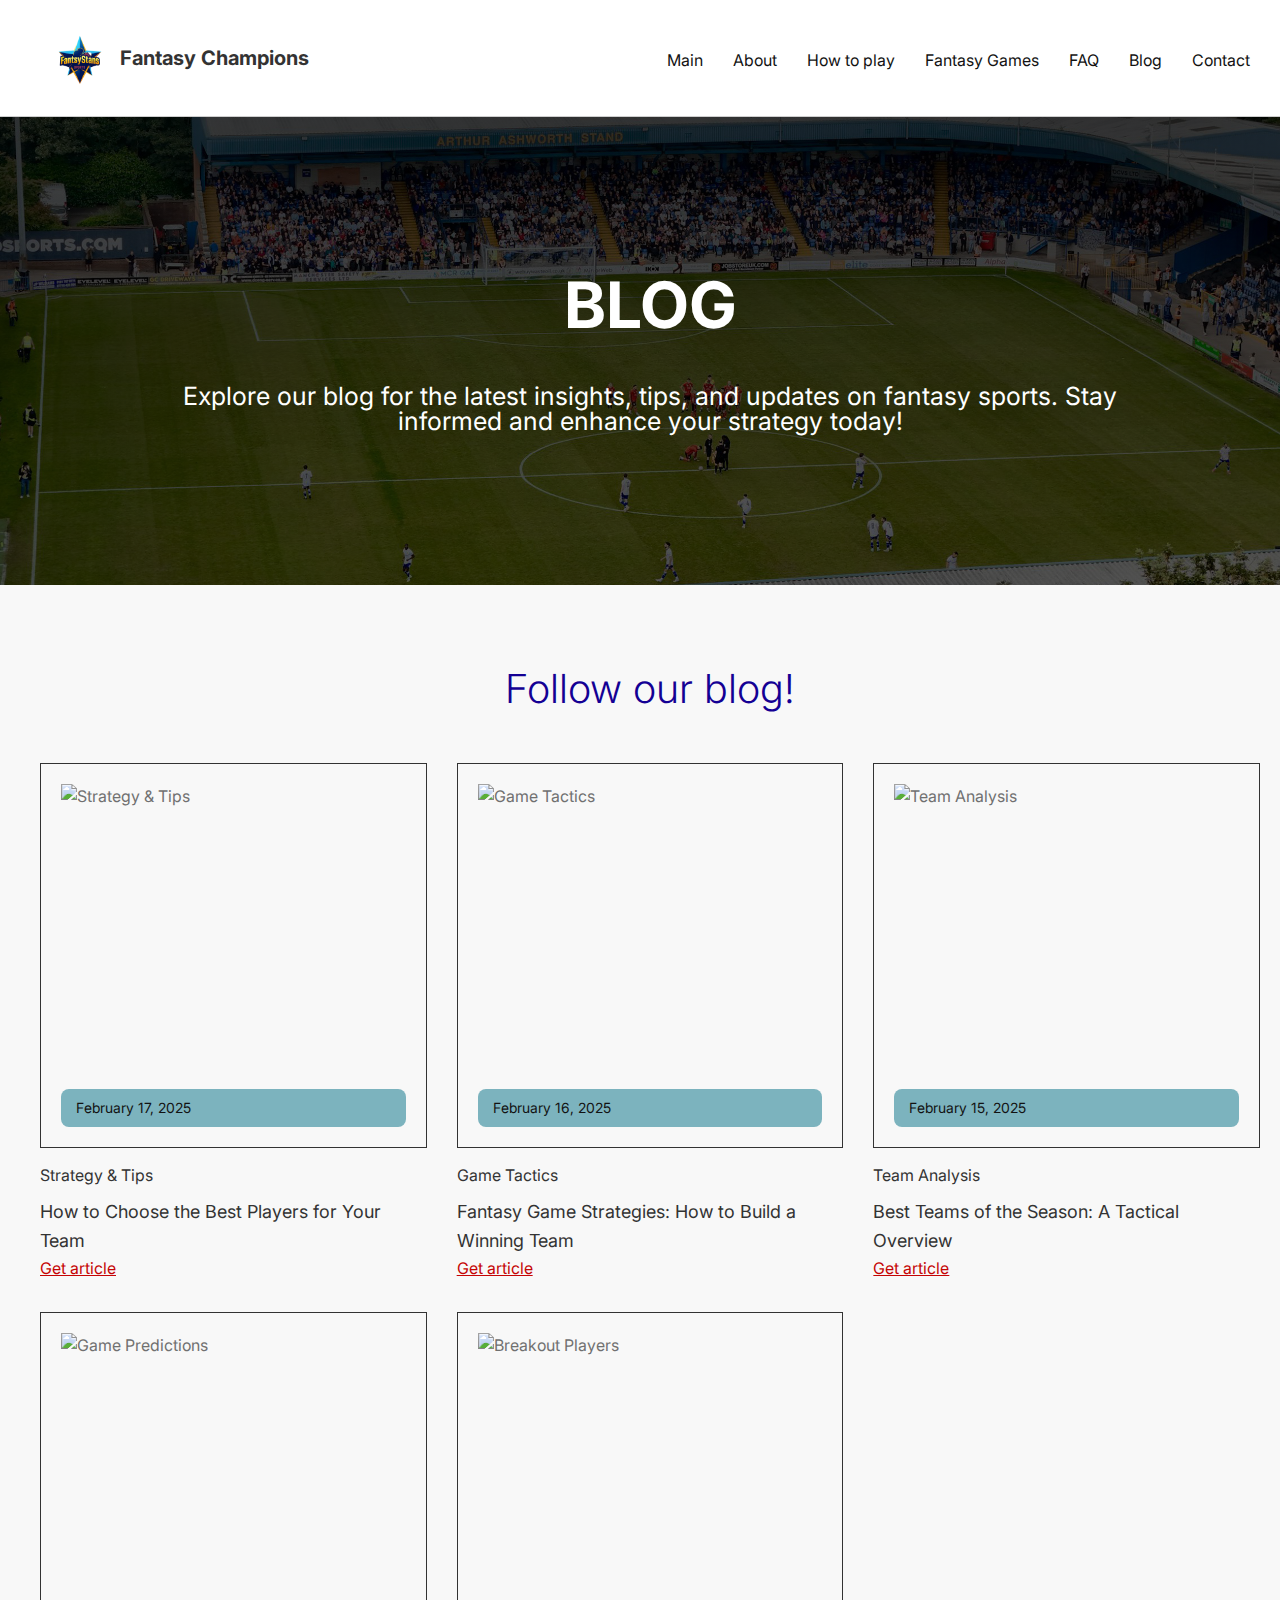
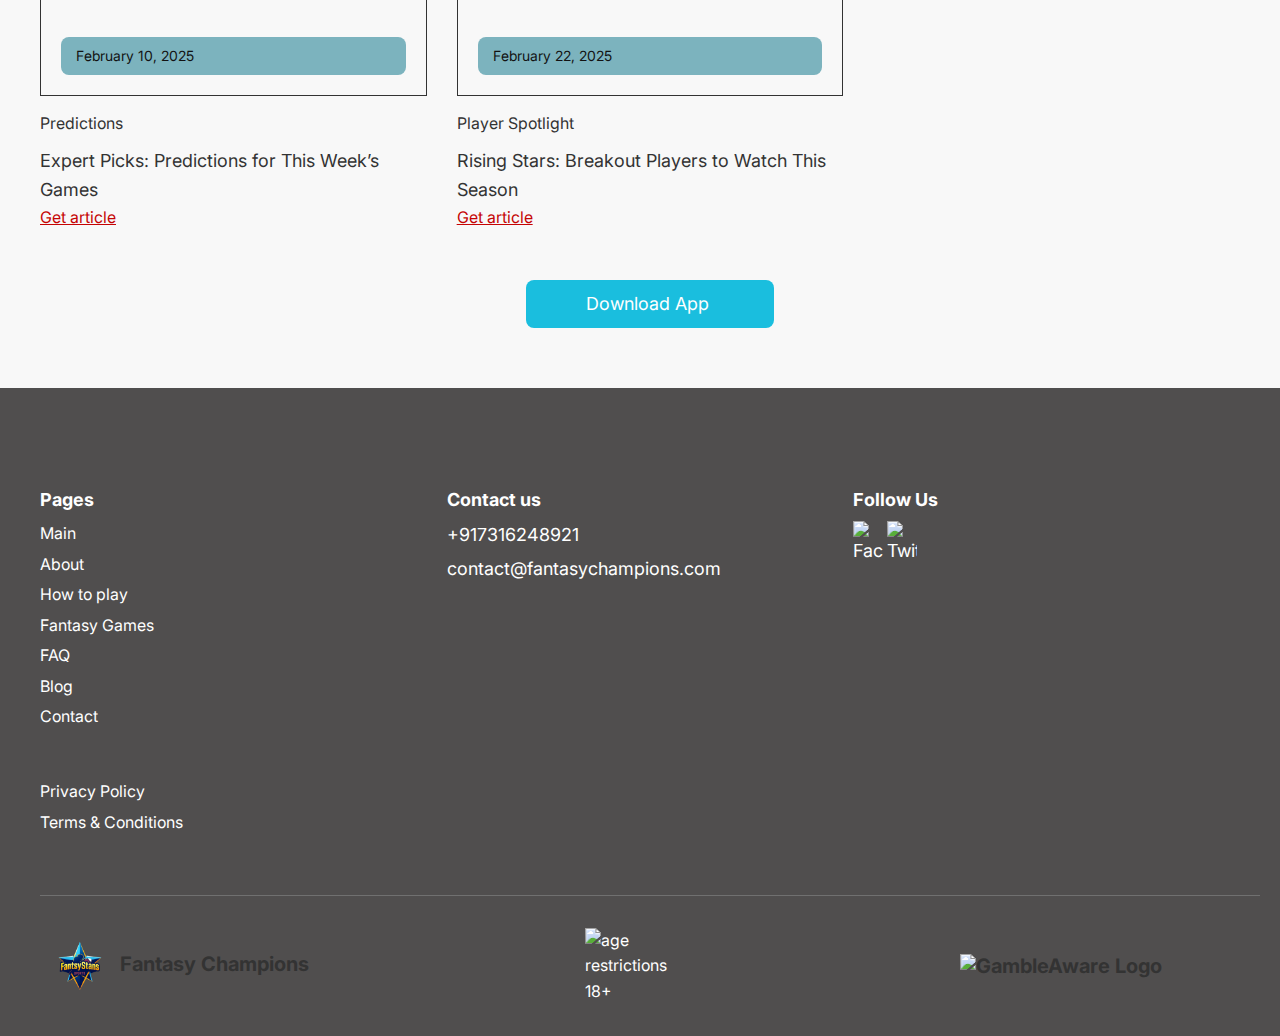
==== blog.html @ e39c53b4 "добавляет разметку" ====
<!DOCTYPE html>
<html lang="en" data-validate="html">
  <head>
    <meta charset="UTF-8" />
    <meta name="viewport" content="width=device-width, initial-scale=1.0" />
    <link rel="icon" type="image/png" href="images/favicon.png" />
    <title>Fantasy Champions Blog - News, Tips, and Updates</title>
    <meta
      name="description"
      content="Stay updated with the latest news, tips, and strategies from Fantasy Champions. Explore our blog for expert insights, game updates, and the best advice to elevate your gaming experience."
    />
    <link rel="stylesheet" href="styles/styles.css" />
  </head>

  <body>
    <div class="hero">
      <header data-wf--nav--variant="home" class="nav">
        <div
          data-animation="default"
          class="navbar w-variant-388ec9d6-4e1e-759a-c3c4-06c8935714dd w-nav"
          data-easing2="ease"
          data-easing="ease"
          data-collapse="medium"
          data-duration="400"
          data-doc-height="1"
        >
          <div class="container w-container">
            <div class="navbar-wrap">
              <a
                href="index.html"
                aria-current="page"
                class="brand w-nav-brand w--current"
                ><img
                  class="logo"
                  src="images/logo.png"
                  alt="Logotype"
                />Fantasy Champions</a
              >
              <nav
                class="nav-menu w-variant-388ec9d6-4e1e-759a-c3c4-06c8935714dd w-nav-menu"
              >
                <div class="nav-menu-inner">
                  <a
                    href="index.html"
                    class="nav-link w-variant-388ec9d6-4e1e-759a-c3c4-06c8935714dd w-nav-link"
                    >Main</a
                  ><a
                    href="about.html"
                    class="nav-link w-variant-388ec9d6-4e1e-759a-c3c4-06c8935714dd w-nav-link"
                    >About</a
                  ><a
                    href="play.html"
                    class="nav-link w-variant-388ec9d6-4e1e-759a-c3c4-06c8935714dd w-nav-link"
                    >How to play</a
                  ><a
                    href="fantasy.html"
                    class="nav-link w-variant-388ec9d6-4e1e-759a-c3c4-06c8935714dd w-nav-link"
                    >Fantasy Games</a
                  ><a
                    href="faq.html"
                    class="nav-link w-variant-388ec9d6-4e1e-759a-c3c4-06c8935714dd w-nav-link"
                    >FAQ</a
                  >
                  <a
                    href="blog.html"
                    class="nav-link w-variant-388ec9d6-4e1e-759a-c3c4-06c8935714dd w-nav-link"
                    >Blog</a
                  >
                  <a
                    href="contacts.html"
                    class="nav-link w-variant-388ec9d6-4e1e-759a-c3c4-06c8935714dd w-nav-link"
                    >Contact</a
                  >
                </div>
              </nav>
              <div class="nav-info">
                <div
                  class="menu-button w-nav-button"
                  tabindex="0"
                  aria-controls="w-nav-overlay-0"
                  aria-haspopup="menu"
                  aria-expanded="false"
                >
                  <div
                    class="nav-top-line w-variant-388ec9d6-4e1e-759a-c3c4-06c8935714dd"
                  ></div>
                  <div
                    class="nav-middle-line w-variant-388ec9d6-4e1e-759a-c3c4-06c8935714dd"
                  ></div>
                  <div
                    class="nav-bottom-line w-variant-388ec9d6-4e1e-759a-c3c4-06c8935714dd"
                  ></div>
                </div>
              </div>
            </div>
          </div>
          <div
            class="w-nav-overlay"
            data-wf-ignore=""
            id="w-nav-overlay-0"
          ></div>
        </div>
        <div class="open-menu">
          <div class="menu-left"></div>
        </div>
      </header>
      <section class="hero-section blog-section">
        <div class="w-layout-blockcontainer container w-container">
          <div class="hero-wrap">
            <div class="hero-content">
              <h1 class="hero-heading animation">Blog</h1>
              <p
                class="animation"
                id="w-node-_25d306bc-a795-6c64-8971-5ba4c5dc8071-80237f14 hero-text"
              >
                Explore our blog for the latest insights, tips, and updates on
                fantasy sports. Stay informed and enhance your strategy today!
              </p>
            </div>
          </div>
        </div>
      </section>
    </div>
    <main class="page-wrap">
      <section class="section top blog">
        <div class="w-layout-blockcontainer container w-container">
          <div class="section-wrap">
            <div class="section-title animation">
              <h2>Follow our blog!</h2>
            </div>

            <div class="w-dyn-list animation">
              <div class="blog-list w-dyn-items">
                <div class="w-dyn-item">
                  <a href="contacts.html" class="blog-card w-inline-block">
                    <div class="blog-thumb">
                      <img
                        src="images/blog-1.jpg"
                        alt="Strategy & Tips"
                        class="cover-image"
                      />
                      <div class="date-text">February 17, 2025</div>
                    </div>
                    <div class="blog-content">
                      <div>Strategy & Tips</div>
                      <div class="body-large color-primary">
                        How to Choose the Best Players for Your Team
                      </div>
                      <div class="d-none">Review</div>
                    </div>
                  </a>
                  <a href="contacts.html" class="read-article-link"
                    >Get article</a
                  >
                </div>
                <div class="w-dyn-item">
                  <a href="contacts.html" class="blog-card w-inline-block">
                    <div class="blog-thumb">
                      <img
                        src="images/blog-2.jpg"
                        alt="Game Tactics"
                        class="cover-image"
                      />
                      <div class="date-text">February 16, 2025</div>
                    </div>
                    <div class="blog-content">
                      <div>Game Tactics</div>
                      <div class="body-large color-primary">
                        Fantasy Game Strategies: How to Build a Winning Team
                      </div>
                      <div class="d-none">Review</div>
                    </div>
                  </a>
                  <a href="contacts.html" class="read-article-link"
                    >Get article</a
                  >
                </div>
                <div class="w-dyn-item">
                  <a href="contacts.html" class="blog-card w-inline-block">
                    <div class="blog-thumb">
                      <img
                        src="images/blog-3.jpg"
                        alt="Team Analysis"
                        class="cover-image"
                      />
                      <div class="date-text">February 15, 2025</div>
                    </div>
                    <div class="blog-content">
                      <div>Team Analysis</div>
                      <div class="body-large color-primary">
                        Best Teams of the Season: A Tactical Overview
                      </div>
                      <div class="d-none">Review</div>
                    </div>
                  </a>
                  <a href="contacts.html" class="read-article-link"
                    >Get article</a
                  >
                </div>

                <div class="w-dyn-item">
                  <a href="contacts.html" class="blog-card w-inline-block">
                    <div class="blog-thumb">
                      <img
                        src="images/blog-4.jpg"
                        alt="Game Predictions"
                        class="cover-image"
                      />
                      <div class="date-text">February 10, 2025</div>
                    </div>
                    <div class="blog-content">
                      <div>Predictions</div>
                      <div class="body-large color-primary">
                        Expert Picks: Predictions for This Week’s Games
                      </div>
                      <div class="d-none">Preview</div>
                    </div>
                  </a>
                  <a href="contacts.html" class="read-article-link"
                    >Get article</a
                  >
                </div>
                <div class="w-dyn-item">
                  <a href="contacts.html" class="blog-card w-inline-block">
                    <div class="blog-thumb">
                      <img
                        src="images/blog-5.jpg"
                        alt="Breakout Players"
                        class="cover-image"
                      />
                      <div class="date-text">February 22, 2025</div>
                    </div>
                    <div class="blog-content">
                      <div>Player Spotlight</div>
                      <div class="body-large color-primary">
                        Rising Stars: Breakout Players to Watch This Season
                      </div>
                      <div class="d-none">Analysis</div>
                    </div>
                  </a>
                  <a href="contacts.html" class="read-article-link"
                    >Get article</a
                  >
                </div>
              </div>

              <div class="w-pagination-wrapper pagination">
                <a
                  data-wf--primary-button--variant="no-border"
                  href="contacts.html"
                  class="primary-button bubbly-button w-variant-92c17b19-ee94-0c42-94f4-ca9187bd3540 w-inline-block"
                  ><div>Download app</div>
                </a>
              </div>
            </div>
          </div>
        </div>
      </section>
    </main>
    <footer class="footer">
      <div class="w-layout-blockcontainer container w-container">
        <div class="footer-outer">
          <div class="footer-top">
            <div class="fill-block">
              <div class="footer-right">
                <div
                  id="w-node-a7f03562-a269-f165-d56e-541f0b1f37c5-0b1f37a4"
                  class="footer-inner"
                >
                  <div class="footer-head">Pages</div>
                  <a href="index.html" class="footer-link">Main</a
                  ><a href="about.html" class="footer-link">About</a
                  ><a href="play.html" class="footer-link">How to play</a
                  ><a href="fantasy.html" class="footer-link">Fantasy Games</a>
                  <a href="faq.html" class="footer-link">FAQ</a>
                  <a href="blog.html" class="footer-link"> Blog</a>
                  <a href="contacts.html" class="footer-link">Contact</a>
                </div>

                <div
                  id="w-node-a7f03562-a269-f165-d56e-541f0b1f37db-0b1f37a4"
                  class="footer-inner"
                >
                  <div class="footer-head">Contact us</div>
                  <a href="tel:+917316248921" class="bottom-link"
                    >+917316248921</a
                  >
                  <a
                    href="mailto:contact@fantasychampions.com"
                    class="bottom-link"
                    >contact@fantasychampions.com</a
                  >
                </div>
                <div
                  id="w-node-a7f03562-a269-f165-d56e-541f0b1f37db-0b1f37a4"
                  class="footer-inner"
                >
                  <div class="footer-head">Follow Us</div>
                  <div class="">
                    <a href="contacts.html" class="bottom-link"
                      ><img
                        src="images/fb.png"
                        class="follow-link"
                        alt="Facebook"
                    /></a>
                    <a href="contacts.html" class="bottom-link"
                      ><img
                        src="images/tw.png"
                        class="follow-link"
                        alt="Twitter"
                    /></a>
                  </div>
                </div>
                <div
                  id="w-node-a7f03562-a269-f165-d56e-541f0b1f37db-0b1f37a4"
                  class="footer-inner"
                >
                  <a href="privacy-policy.html" class="footer-link"
                    >Privacy Policy</a
                  ><a href="terms-conditions.html" class="footer-link"
                    >Terms & Conditions
                  </a>
                </div>
              </div>
            </div>
          </div>
          <div class="footer-bottom">
            <a
              href="index.html"
              aria-current="page"
              class="brand w-nav-brand w--current"
              ><img class="logo" src="images/logo.png" alt="Logotype" />Fantasy
              Champions</a
            >
            <img
              class="age-icon"
              src="images/18+.png"
              alt="age restrictions 18+"
            />
            <a
              href="https://www.gambleaware.org/"
              aria-current="page"
              class="brand w-nav-brand w--current"
              ><img
                class="logo-footer"
                src="images/gameble.png"
                alt="GambleAware Logo"
            /></a>
          </div>
        </div>
      </div>
    </footer>
    <script type="module" src="js/main.js"></script>
  </body>
</html>
---- styles/styles.css ----
html {
    -webkit-text-size-adjust: 100%;
    -ms-text-size-adjust: 100%;
    font-family: sans-serif;
}

@font-face {
    font-family: 'Inter';
    font-style: normal;
    font-weight: 300;
    font-display: swap;
    src: url('../fonts/Inter_Light.woff') format('woff');
}

@font-face {
    font-family: 'Inter';
    font-style: normal;
    font-weight: 400;
    font-display: swap;
    src: url('../fonts/Inter_Regular.woff') format('woff');
}

@font-face {
    font-family: 'Inter';
    font-style: normal;
    font-weight: 500;
    font-display: swap;
    src: url('../fonts/Inter_Medium.woff') format('woff');
}

@font-face {
    font-family: 'Inter';
    font-style: normal;
    font-weight: 500;
    font-display: swap;
    src: url('../fonts/Inter_Bold.woff') format('woff');
}

body {
    margin: 0;
}

footer,
header,
main,
nav,
section {
    display: block;
}

a {
    background-color: #0000;

    &:hover {
        opacity: 0.8;
    }

    &:active {
        opacity: 0.6;
    }
}

a:active,
a:hover {
    outline: 0;
}

h1 {
    margin: .67em 0;
    font-size: 2em;
}

img {
    border: 0;
}

button,
input {
    color: inherit;
    font: inherit;
    margin: 0;
}

button {
    overflow: visible;
}

button {
    text-transform: none;
}

button {
    -webkit-appearance: button;
    cursor: pointer;
}

button::-moz-focus-inner,
input::-moz-focus-inner {
    border: 0;
    padding: 0;
}

input {
    line-height: normal;
}

input[type="checkbox"] {
    box-sizing: border-box;
    padding: 0;
}

* {
    box-sizing: border-box;
}

html {
    height: 100%;
}

body {
    color: #333;
    background-color: #f8f8f8;
    min-height: 100%;
    margin: 0;
    font-family: 'Inter', Arial, sans-serif;
    font-size: 14px;
    line-height: 20px;
}

img {
    vertical-align: middle;
    max-width: 100%;
    display: inline-block;
}

.w-inline-block {
    max-width: 100%;
    display: inline-block;
}

h1,
h2,
h3,
h5 {
    margin-bottom: 10px;
    font-weight: bold;
}

h1 {
    margin-top: 20px;
    font-size: 38px;
    line-height: 44px;
}

h2 {
    margin-top: 20px;
    font-size: 32px;
    line-height: 36px;
}

h3 {
    margin-top: 20px;
    font-size: 24px;
    line-height: 30px;
}

h5 {
    margin-top: 10px;
    font-size: 14px;
    line-height: 20px;
}

p {
    margin-top: 0;
    margin-bottom: 10px;
}

ul {
    margin-top: 0;
    margin-bottom: 10px;
    padding-left: 40px;
}

button {
    cursor: pointer;
    -webkit-appearance: button;
    border: 0;
}

label {
    margin-bottom: 5px;
    font-weight: bold;
    display: block;
}

.w-container {
    max-width: 940px;
    margin-left: auto;
    margin-right: auto;
}

.w-container:before,
.w-container:after {
    content: " ";
    grid-area: 1 / 1 / 2 / 2;
    display: table;
}

.w-container:after {
    clear: both;
}

@media screen and (max-width: 991px) {
    .w-container {
        max-width: 728px;
    }
}

@media screen and (max-width: 479px) {
    .w-container {
        max-width: none;
    }
}

.section.faq-section {
    padding: 0;
}

.w-slider {
    text-align: center;
    clear: both;
    -webkit-tap-highlight-color: #0000;
    tap-highlight-color: #0000;
    background: #ddd;
    height: 300px;
    position: relative;
}

.w-slider-mask {
    z-index: 1;
    white-space: nowrap;
    height: 100%;
    display: block;
    position: relative;
    left: 0;
    right: 0;
}

.w-slide {
    vertical-align: top;
    white-space: normal;
    text-align: center;
    width: 100%;
    height: 100%;
    display: inline-block;
    position: relative;
}

.w-slider-arrow-left,
.w-slider-arrow-right {
    cursor: pointer;
    color: #333;
    -webkit-tap-highlight-color: #0000;
    tap-highlight-color: #0000;
    -webkit-user-select: none;
    user-select: none;
    width: 80px;
    margin: auto;
    font-size: 40px;
    position: absolute;
    inset: 0;
    overflow: hidden;
}

.w-slider-arrow-left:focus,
.w-slider-arrow-right:focus {
    outline: 0;
}

.w-slider-arrow-left {
    z-index: 3;
    right: auto;
}

.w-slider-arrow-right {
    z-index: 4;
    left: auto;
}

.w-dropdown {
    text-align: left;
    z-index: 900;
    margin-left: auto;
    margin-right: auto;
    display: inline-block;
    position: relative;
}

.w-dropdown-toggle {
    vertical-align: top;
    color: #222;
    text-align: left;
    white-space: nowrap;
    margin-left: auto;
    margin-right: auto;
    padding: 20px;
    text-decoration: none;
    position: relative;
}

.w-dropdown-toggle {
    -webkit-user-select: none;
    user-select: none;
    cursor: pointer;
    padding-right: 40px;
    display: inline-block;
}

.w-dropdown-toggle:focus {
    outline: 0;
}

.w-dropdown-list {
    background: #ddd;
    min-width: 100%;
    display: none;
    position: absolute;
}

.brand {
    font-size: 20px;
    font-weight: 600;
}

.adv-text {
    text-align: center;
}

@media screen and (max-width: 767px) {
    .w-nav-brand {
        padding-left: 10px;
    }
}

.index-advantages {
    background-color: #f7f7f7;

    & .section-title {
        animation: left 0.3s;
        transition: 0.3s;

    }

    & .adv-text {
        animation: left 0.5s;
        transition: 0.5s;
    }
}

.dop-style {
    padding: 150px 80px;
    padding-bottom: 50px;
    text-align: center;
    font-family: 'Inter';
    margin: 0 auto;
    max-width: 1200px;

    h1 {
        margin-bottom: 80px;
        line-height: 150%;
        font-size: 30px;
        color: #333;
    }

    h2 {
        margin-bottom: 40px;
        line-height: 150%;
        font-size: 25px;
        color: #333;
    }

    p {
        max-width: 1000px;
        line-height: 150%;
        color: #333;
    }

    div {
        margin-bottom: 50px;
    }

    a {
        color: #333;
    }

    & .button {
        margin-top: 40px;
        animation: none;
        display: block;
        width: 300px;
        padding: 10px;
        border: 1px solid #fff;
    }

    @media screen and (max-width: 479px) {
        padding: 150px 30px;

        h1 {
            font-size: 25px;
            margin-bottom: 30px;
        }

        h2 {
            font-size: 20px;
        }
    }
}

.thanks {
    display: flex;
    flex-direction: column;
    align-items: center;
}

.w-nav {
    z-index: 1000;
    background: #ddd;
    position: relative;
}

.w-nav:before,
.w-nav:after {
    content: " ";
    grid-area: 1 / 1 / 2 / 2;
    display: table;
}

.w-nav:after {
    clear: both;
}

.w-nav-brand {
    float: left;
    color: #333;
    text-decoration: none;
    position: relative;
}

.w-nav-link {
    vertical-align: top;
    color: #222;
    text-align: left;
    margin-left: auto;
    margin-right: auto;
    padding: 20px;
    text-decoration: none;
    display: inline-block;
    position: relative;
}

.w-nav-menu {
    float: right;
    position: relative;
}

.w-nav-overlay {
    width: 100%;
    display: none;
    position: absolute;
    top: 100%;
    left: 0;
    right: 0;
    overflow: hidden;
}


@keyframes left {
    0% {
        transform: translateX(-100%);
    }

    100% {
        transform: translateX(0);
    }
}

@keyframes right {
    0% {
        transform: translateX(100%);
    }

    100% {
        transform: translateX(0);
    }
}

@keyframes top {
    0% {
        transform: translateY(-100%);
    }

    100% {
        transform: translateY(0);
    }
}

.w-nav-button {
    float: right;
    cursor: pointer;
    -webkit-tap-highlight-color: #0000;
    tap-highlight-color: #0000;
    -webkit-user-select: none;
    user-select: none;
    padding: 18px;
    font-size: 24px;
    display: none;
    position: relative;
}

.w-nav-button:focus {
    outline: 0;
}

@media screen and (max-width: 991px) {


    .w-nav[data-collapse="medium"] .w-nav-button {
        display: block;
    }

    .nav-menu-inner {
        max-width: 100%;
    }
}

@media screen and (max-width: 767px) {

    .w-nav-brand {
        padding-left: 10px;
    }
}

:root {
    --body-font: "DM Sans", sans-serif;
    --grey: #707070;
    --primary: #121212;
    --black: black;
    --border: #cecece;
    --transapent: transparent;
    --white-15: #ffffff26;
    --white: white;
    --light-green: #d7ddcb;
    --light-blue: #f1f6f6;
    --tablet-spacing: 100px;
    --landscape-spacing: 80px;
    --mobile-spacing: 60px;
    --small-spacing: 40px;
    --desktop-spacing: 150px;
    --border-dark: #c1c1c1;
    --img-background: #d9d9d9;
    --black-20: #0003;
    --review-icon: #ebebeb;
    --review-hover: #1c1d20;
    --white-60: #fff9;
}

.w-layout-blockcontainer {
    max-width: 940px;
    margin-left: auto;
    margin-right: auto;
    display: block;
}

.w-pagination-wrapper {
    flex-wrap: wrap;
    justify-content: center;
    display: flex;
}

@media screen and (max-width: 991px) {
    .w-layout-blockcontainer {
        max-width: 728px;
    }
}

@media screen and (max-width: 767px) {
    .w-layout-blockcontainer {
        max-width: none;
    }
}

body {
    font-family: 'Inter';
    color: var(--grey);
    font-size: 16px;
    font-weight: 400;
    line-height: 160%;
}

h1 {
    color: var(--primary);
    margin-top: 0;
    margin-bottom: 0;
    font-size: 50px;
    font-weight: 500;
    line-height: 120%;
}

h2 {
    color: var(--primary);
    margin-top: 0;
    margin-bottom: 0;
    font-size: 40px;
    font-weight: 500;
    line-height: 120%;
}

h3 {
    color: var(--primary);
    margin-top: 0;
    margin-bottom: 0;
    font-size: 32px;
    font-weight: 400;
    line-height: 120%;
}

h5 {
    color: var(--primary);
    margin-top: 0;
    margin-bottom: 0;
    font-size: 20px;
    font-weight: 400;
    line-height: 140%;
}

p {
    margin-bottom: 0;
}

ul {
    margin-top: 0;
    margin-bottom: 10px;
    padding-left: 40px;
}

.container {
    width: 100%;
    max-width: 1500px;
    padding-left: 40px;
    padding-right: 20px;
}

.navbar {
    border-bottom: 1px solid var(--border);
    background: #fff;
    padding-top: 20px;
    padding-bottom: 16px;
}


.navbar-wrap {
    justify-content: space-between;
    align-items: center;
    display: flex;
}

.brand-logo-white:where(.w-variant-81c30c15-970a-d0ef-5d9c-07372335add7),
.brand-logo-white:where(.w-variant-388ec9d6-4e1e-759a-c3c4-06c8935714dd) {
    display: block;
}

.brand-logo-black:where(.w-variant-81c30c15-970a-d0ef-5d9c-07372335add7),
.brand-logo-black:where(.w-variant-388ec9d6-4e1e-759a-c3c4-06c8935714dd) {
    display: none;
}

.logo {
    max-width: 80px;
}

.logo-footer.w-nav-brand {
    color: #fff;
}

.nav-menu {
    flex: 1;
    justify-content: space-between;
    align-items: center;
    display: flex;
}

.nav-menu-inner {
    grid-column-gap: 10px;
    justify-content: center;
    align-items: center;
    margin-left: auto;
    font-size: 16px;
    font-weight: 400;
    line-height: 130%;
    display: flex;
}

.nav-link {
    color: var(--primary);
    border-radius: 8px;
    padding: 5px 10px;
    transition: background-color .3s;
}


.nav-link:hover {
    background-color: var(--light-green);
}

.nav-link:hover:where(.w-variant-81c30c15-970a-d0ef-5d9c-07372335add7),
.nav-link:hover:where(.w-variant-388ec9d6-4e1e-759a-c3c4-06c8935714dd) {
    background-color: var(--white);
    color: var(--primary);
}

.bubbly-button {
    font-family: 'Inter', 'Arial', sans-serif;
    display: inline-block;
    padding: 1em 3em;
    appearance: none;
    background-color: #1abede;
    color: #333;
    border-radius: 4px;
    border: none;
    cursor: pointer;
    position: relative;
    transition: transform ease-in 0.1s, box-shadow ease-in 0.25s;
    text-decoration: none;

    &:focus {
        outline: 0;
    }

    &:before,
    &:after {
        position: absolute;
        content: '';
        display: block;
        width: 140%;
        height: 100%;
        left: -20%;
        z-index: -1000;
        transition: all ease-in-out 0.5s;
        background-repeat: no-repeat;
    }

    &:before {
        display: none;
        top: -75%;
        background-image:
            radial-gradient(circle, #00d5ff 20%, transparent 20%),
            radial-gradient(circle, transparent 20%, #00d5ff 20%, transparent 30%),
            radial-gradient(circle, #00d5ff 20%, transparent 20%),
            radial-gradient(circle, #00d5ff 20%, transparent 20%),
            radial-gradient(circle, transparent 10%, #00d5ff 15%, transparent 20%),
            radial-gradient(circle, #00d5ff 20%, transparent 20%),
            radial-gradient(circle, #00d5ff 20%, transparent 20%),
            radial-gradient(circle, #00d5ff 20%, transparent 20%),
            radial-gradient(circle, #00d5ff 20%, transparent 20%);
        background-size: 10% 10%, 20% 20%, 15% 15%, 20% 20%, 18% 18%, 10% 10%, 15% 15%, 10% 10%, 18% 18%;
        background-position: 0% 80%, -5% 20%, 10% 40%, 20% 0%, 30% 30%, 22% 50%, 50% 50%, 65% 20%, 85% 30%;
    }

    &:after {
        display: none;
        bottom: -75%;
        background-image:
            radial-gradient(circle, #00d5ff 20%, transparent 20%),
            radial-gradient(circle, #00d5ff 20%, transparent 20%),
            radial-gradient(circle, transparent 10%, #00d5ff 15%, transparent 20%),
            radial-gradient(circle, #00d5ff 20%, transparent 20%),
            radial-gradient(circle, #00d5ff 20%, transparent 20%),
            radial-gradient(circle, #00d5ff 20%, transparent 20%),
            radial-gradient(circle, #00d5ff 20%, transparent 20%);
        background-size: 15% 15%, 20% 20%, 18% 18%, 20% 20%, 15% 15%, 10% 10%, 20% 20%;
        background-position: 5% 90%, 10% 90%, 10% 90%, 15% 90%, 25% 90%, 25% 90%, 40% 90%, 55% 90%, 70% 90%;
    }

    &:active {
        transform: scale(0.9);
        background-color: darken(#00d5ff, 5%);
        box-shadow: 0 2px 25px rgba(255, 0, 130, 0.2);
    }

    &.animate {
        &:before {
            display: block;
            animation: topBubbles ease-in-out 0.75s forwards;
        }

        &:after {
            display: block;
            animation: bottomBubbles ease-in-out 0.75s forwards;
        }
    }
}


@keyframes topBubbles {
    0% {
        background-position: 5% 90%, 10% 90%, 10% 90%, 15% 90%, 25% 90%, 25% 90%, 40% 90%, 55% 90%, 70% 90%;
    }

    50% {
        background-position: 0% 80%, 0% 20%, 10% 40%, 20% 0%, 30% 30%, 22% 50%, 50% 50%, 65% 20%, 90% 30%;
    }

    100% {
        background-position: 0% 70%, 0% 10%, 10% 30%, 20% -10%, 30% 20%, 22% 40%, 50% 40%, 65% 10%, 90% 20%;
        background-size: 0% 0%, 0% 0%, 0% 0%, 0% 0%, 0% 0%, 0% 0%;
    }
}

@keyframes bottomBubbles {
    0% {
        background-position: 10% -10%, 30% 10%, 55% -10%, 70% -10%, 85% -10%, 70% -10%, 70% 0%;
    }

    50% {
        background-position: 0% 80%, 20% 80%, 45% 60%, 60% 100%, 75% 70%, 95% 60%, 105% 0%;
    }

    100% {
        background-position: 0% 90%, 20% 90%, 45% 70%, 60% 110%, 75% 80%, 95% 70%, 110% 10%;
        background-size: 0% 0%, 0% 0%, 0% 0%, 0% 0%, 0% 0%, 0% 0%;
    }
}

.primary-button {
    border: 1px solid var(--black);
    background-size: 400%;
    color: var(--white);
    text-align: center;
    border: none;
    text-transform: capitalize;
    cursor: pointer;
    border-radius: 8px;
    margin-left: 0;
    margin-right: 0;
    padding: 12px 65px 12px 60px;
    font-size: 18px;
    line-height: 130%;
    text-decoration: none;
    transition: background-color .3s;
    position: relative;
}

.primary-button:where(.w-variant-92c17b19-ee94-0c42-94f4-ca9187bd3540) {
    border-style: none;
}

.primary-button:hover {
    background-color: #1c62f8;
    color: #fff;
}

.footer {
    padding-top: var(--tablet-spacing);
    background-color: #504e4e;
    color: var(--white);
}

.hero-section {
    padding-top: 50px;
    padding-bottom: 50px;

    &.about-section {
        background-image: linear-gradient(#00000086, #00000069), url("../images/about-bg.jpg");
        background-position: 0 0, 50%;
        background-repeat: repeat, no-repeat;
        background-size: auto, cover;
    }

    &.play-section {
        background-image: linear-gradient(#00000086, #00000069), url("../images/play-bg.jpg");
        background-position: 0 0, 50%;
        background-repeat: repeat, no-repeat;
        background-size: auto, cover;
    }

    &.fantasy-section {
        background-image: linear-gradient(#00000086, #00000069), url("../images/fantasy-bg.jpg");
        background-position: 0 0, 50%;
        background-repeat: repeat, no-repeat;
        background-size: auto, cover;
    }

    &.faq-section {
        background-image: linear-gradient(#00000086, #00000069), url("../images/faq-bg.jpg");
        background-position: 0 0, 50%;
        background-repeat: repeat, no-repeat;
        background-size: auto, cover;
    }

    &.blog-section {
        background-image: linear-gradient(#00000086, #00000069), url("../images/blog-bg.jpg");
        background-position: 0 0, 50%;
        background-repeat: repeat, no-repeat;
        background-size: auto, cover;
    }

    &.contact-section {
        background-image: linear-gradient(#00000086, #00000069), url("../images/contact-bg.jpg");
        background-position: 0 0, 50%;
        background-repeat: repeat, no-repeat;
        background-size: auto, cover;
    }
}

.index-work {

    & .team-content {
        color: #333;
    }

    & .team-content {
        h5 {
            color: #333;
        }
    }
}

.about-image {
    max-width: 400px;
    object-fit: cover;
    object-position: 60% top;
}


.hero {
    background-image: linear-gradient(#00000086, #00000069), url("../images/hero-bg.jpg");
    background-position: 0 0, 50%;
    background-repeat: repeat, no-repeat;
    background-size: auto, cover;
}

.nav-button:where(.w-variant-81c30c15-970a-d0ef-5d9c-07372335add7) {
    border-color: var(--white);
    background-color: var(--white);
    color: var(--black);
    transition: color .3s, border-color .3s, background-color .3s;
}

.nav-button:where(.w-variant-388ec9d6-4e1e-759a-c3c4-06c8935714dd) {
    border-color: var(--white);
    background-color: var(--white);
}

.nav-button:hover:where(.w-variant-81c30c15-970a-d0ef-5d9c-07372335add7) {
    border-color: var(--black);
    background-color: var(--black);
    color: var(--white);
}

.nav-button:hover:where(.w-variant-388ec9d6-4e1e-759a-c3c4-06c8935714dd) {
    border-color: var(--black);
    background-color: var(--black);
}

.footer-outer {
    grid-row-gap: var(--mobile-spacing);
    flex-flow: column;
    display: flex;
}

.footer-bottom {
    border-top: 1px solid var(--grey);
    justify-content: space-between;
    align-items: center;
    padding-top: 30px;
    padding-bottom: 30px;
    display: flex;
    row-gap: 20px;
}

.footer-top {
    grid-column-gap: var(--desktop-spacing);
    justify-content: space-between;
    display: flex;
}

.fill-block {
    flex: 1;

    &.active {
        animation: right 0.3s;
        transition: 0.3s;
    }
}

.hero-wrap {
    grid-column-gap: 40px;
    justify-content: center;
    align-items: flex-end;
    padding-top: 100px;
    padding-bottom: 100px;
    display: flex;
}

.footer-link {
    color: #fff;
    text-decoration: none;
    transition: color .3s;
}

.footer-link:hover {
    color: var(--grey);
}

.footer-right {
    grid-row-gap: 49px;
    grid-template-rows: auto auto;
    grid-template-columns: 1fr 1fr 1fr;
    grid-auto-columns: 1fr;
    display: grid;
}

.footer-head {
    color: #fff;
    margin-bottom: 5px;
    font-size: 18px;
    line-height: 130%;
    font-weight: 500;
}

.footer-inner {
    grid-row-gap: 5px;
    flex-flow: column;
    justify-content: flex-start;
    align-items: start;
    display: flex;
}

.visually-hidden {
    position: absolute;
    width: 1px;
    height: 1px;
    margin: -1px;
    padding: 0;
    border: 0;
    clip: rect(0 0 0 0);
    overflow: hidden;
}

.title-section-wrap {
    grid-row-gap: 10px;
    flex-flow: column;
    justify-content: center;
    align-items: center;
    display: flex;

    &.active {
        animation: top 0.3s;
        transition: 0.3s;
    }

    h1,
    h2 {
        color: #333;
    }

    h2 {
        color: #140094;
        font-weight: 300;
    }
}

.animation {
    opacity: 1;
    transition: all 0.3s ease 0s;
}

.slider {
    width: 100%;
    min-height: 300px;
    overflow: hidden;
    position: relative;
    display: flex;
    flex-direction: column;
    justify-content: space-between;
    max-width: 1000px;
}

.slides {
    display: flex;
    transition: transform 0.5s ease-in-out;

    &.dropdown-wrapper {
        flex-flow: row;
    }
}

.slide {
    min-width: 100%;
    box-sizing: border-box;
    padding: 40px;
    border-radius: 10px;
    background-color: #fff;
    min-height: 250px;
}

.section {
    padding-top: 60px;
    padding-bottom: 60px;
}

.section.top {
    padding-top: var(--landscape-spacing);
}

.body-large {
    font-size: 18px;
    line-height: 160%;
    color: #333;
}

.body-small {
    font-size: 14px;
    font-weight: 400;
    line-height: 130%;
}

.secondary-button:where(.w-variant-284de1ae-ef75-d09d-4abc-21adabe288e1) {
    border-style: none;
}

.cover-image {
    object-fit: cover;
    width: 100%;
    height: 100%;
    overflow: hidden;
}

#chatInput:focus-visible {
    border: 1px solid #000;
}

.blog-list {
    grid-column-gap: 30px;
    grid-row-gap: 30px;
    grid-template-rows: auto;
    grid-template-columns: 1fr 1fr 1fr;
    grid-auto-columns: 1fr;
    display: grid;
}

.pagination {
    justify-content: center;
    padding-top: 50px;
    flex-direction: column;
    align-items: center;
    row-gap: 40px;
}

.blog {
    & .button-app-container {
        justify-content: end;
        margin-top: 100px;
    }
}

.blog-card {
    grid-row-gap: 15px;
    color: var(--grey);
    flex-flow: column;
    text-decoration: none;
    display: flex;
}

.blog-thumb {
    aspect-ratio: 206 / 205;
    background-color: transparent;
    position: relative;
    display: flex;
    flex-direction: column;
    justify-content: space-between;
    padding: 20px;
    border: 1px solid #333;
}

.blog-content {
    grid-row-gap: 10px;
    flex-flow: column;
    display: flex;
    color: #333;
}

.read-article-link {
    color: #c50404;
}


.date-text {
    background-color: #04708682;
    color: var(--primary);
    border-radius: 8px;
    padding: 10px 15px;
    font-size: 14px;
    line-height: 130%;
    inset: auto auto 10px 10px;
}

.review-wrap {
    grid-column-gap: 40px;
    justify-content: space-between;
    align-items: center;
    display: flex;
}

.review-left {
    grid-row-gap: var(--mobile-spacing);
    flex-flow: column;
    width: 100%;
    max-width: 70%;
    margin: 0 auto;
    display: flex;
}

.reviews {
    background-color: #fff;
}

.section-title {
    grid-row-gap: 10px;
    flex-flow: column;
    justify-content: flex-start;
    align-items: center;
    display: flex;
    color: #333;
    text-align: center;

    &.active {
        animation: top 0.3s;
        transition: 0.3s;
    }


    h2,
    h1 {
        color: #333;
        font-weight: 300;
    }

    h2 {
        color: #140094;
        font-weight: 300;
    }


}

.d-none {
    display: none;
}

.review-slider {
    background-color: var(--transapent);
    height: auto;
}

.review-inner {
    grid-row-gap: 30px;
    flex-flow: column;
    height: 100%;
    display: flex;
}


.review-info {
    display: flex;
    flex-direction: column;
    width: 40%;
    padding-top: 20px;
    padding-bottom: 20px;
    padding-right: 20px;
    color: #333;
    margin: 0 auto;
}

.reviewer-img {
    background-color: var(--img-background);
    border-radius: 100%;
    width: 52px;
    min-width: 52px;
    height: 52px;
    overflow: hidden;
}

.right-arrow {

    border-radius: 100%;
    justify-content: center;
    align-items: center;
    width: 40px;
    height: 40px;
    transition: background-color .3s;
    display: flex;
    position: absolute;
    top: 50%;
}

.left-arrow {
    border-radius: 100%;
    justify-content: center;
    align-items: center;
    width: 40px;
    height: 40px;
    transition: background-color .3s;
    display: flex;
    position: absolute;
    top: 50%;
    left: 0;
}



.review-text {
    font-size: 18px;
    line-height: 160%;
    color: #333;
}

.controls {
    height: 40px;
    position: relative;
    width: 100px;
    margin: 0 auto;
    margin-top: 0px;
    margin-top: 50px;
}

.faq-section {
    justify-content: space-between;
    align-items: center;
    display: flex;
    position: relative;
    padding-bottom: 0;
}

.faq-content {
    grid-row-gap: var(--mobile-spacing);
    flex-flow: column;
    justify-content: center;
    align-items: center;
    width: 70%;
    padding: 40px;
    display: flex;
    max-width: 1200px;
    margin: 0 auto;
    color: #333;
    margin-bottom: 60px;
}

.faq-wrap {
    flex-flow: column;
    width: 100%;
    display: flex;
}

.faq {
    border-bottom: 1px solid #333;
    padding: 10px 0;
    flex-direction: column;
    width: 100%;
    display: flex;
    color: #333;

    h5 {
        color: #333;
    }

    & .question-block {
        padding: 10px 30px;
        border-radius: 8px;
    }

    &:hover .question-block,
    &.active .question-block {
        background-color: #0baac96a;
        transition: 0.3s;
    }

    &.active {
        h5 {
            color: #fff;
        }
    }

}

.contacts {
    padding: 0;
}

.question-block {
    grid-column-gap: 10px;
    white-space: pre-wrap;
    justify-content: space-between;
    align-items: center;
    width: 100%;
    padding: 30px 0 10px;
    display: flex;

    &:hover {
        h5 {
            color: #ffffff;
            transition: 0.3s;
        }
    }
}

.faq-icon {
    width: 18px;
    height: 18px;
    transform: rotate(90deg);
}

.faq {
    &.active .answer-block {
        height: 90px;
        transition: 0.3s;
    }
}

.answer-block {
    background-color: #0000;
    display: block;
    position: relative;
    overflow: hidden;
    height: 0;
    transition: 0.3s;
}


.faq-answer {
    max-width: 800px;
    padding: 10px 30px;
}

form {
    flex-direction: column;
    display: flex
}

label {
    margin-bottom: 0;
    font-weight: 500
}

.contacts {
    background-color: rgb(250, 252, 255);
    transition: 0.2s;

    & .tc-white-100 {
        color: #333;
        text-align: center;
        margin-bottom: 20px;
    }

    & .headline {
        color: #140094;
        font-weight: 300;
    }

    & .g-stack-xl {
        max-width: 800px;
    }
}

.contacts__wrapper {
    max-width: 1200px;
    margin: 0 auto;
    box-sizing: border-box;
    padding: 80px 30px;
    display: flex;
    justify-content: space-between;
    flex-wrap: wrap;
    flex-direction: column;
    gap: 50px;
    align-items: center;

    @media (max-width: 767px) {
        padding: 60px 20px;
        justify-content: center;
    }
}

.contact-content {
    list-style-type: none;
    padding: 0;
    margin: 0;
    padding-top: 50px;
    display: flex;
    row-gap: 15px;
    justify-content: space-between;
}

.contact-content__info {
    text-decoration: none;
    font-weight: 300;
    font-size: 17px;
    line-height: 1.4;
    color: #333;
    text-align: left;
    display: inline-block;
    width: 100%;

    &:hover:not(.focus-visible) {
        opacity: 0.6;
        transition: 0.1s;
    }

    &:active:not(.focus-visible) {
        opacity: 0.4;
        transition: 0.1s;
    }

    &:focus-visible {
        opacity: 0.6;
        transition: 0.1s;
        outline: none;
    }
}

.form {
    width: 90%;
    max-width: 800px;
    box-sizing: border-box;
    display: flex;
    align-items: center;
    flex-direction: column;
    justify-content: center;
    position: relative;
}

.form__item {
    display: flex;
    align-items: center;
    margin-bottom: 30px;
}

.form__list {
    list-style-type: none;
    padding: 0;
    margin: 0;
    width: 100%;
}

.form__input {
    width: 100%;
    box-sizing: border-box;
    width: 100%;
    padding: 0px 45px 0px 25px;
    height: 50px;
    margin: 20px 0px 0px;
    font-size: 16px;
    appearance: none;
    border-radius: 0px;
    border: none;
    border-bottom: 1px solid #333;
    color: rgb(17, 22, 37);

    &:hover:not(.focus-visible) {
        border: none;
        border-bottom: 1px solid rgba(17, 22, 37, 0.4);
        transition: 0.1s;
    }

    &:active:not(.focus-visible) {
        border: none;
        border-bottom: 1px solid rgba(17, 22, 37, 0.4);
        transition: 0.1s;
    }

    &:focus-visible {
        border: none;
        border-bottom: 1px solid rgba(17, 22, 37, 0.4);
        transition: 0.1s;
        outline: none;
    }
}

.logo-footer {
    width: 300px;
}

.form__agreement {
    font-family: 'Inter';
    font-size: 19px;
    line-height: 130%;
    color: #333;
    padding-left: 10px;
    cursor: pointer;
    font-weight: 400;
    align-items: center;

    &:hover {
        color: #333;
    }

    @media (max-width: 767px) {
        font-size: 14px;
    }

    a {
        text-decoration: none;
        margin-left: 10px;
        color: #333;
        text-decoration: underline;
    }
}

.form__checkbox {
    width: 20px;
    height: 20px;
}

.form__button {
    border-radius: 0px;
    color: rgb(255, 255, 255);
    background-color: rgb(4, 78, 162);
    text-decoration: none;
    animation: none;
    border: none;
    max-width: 300px;
    padding: 0px 50px;
    box-sizing: border-box;
    text-align: center;
    height: 50px;
    line-height: 50px;
    cursor: pointer;
    font-weight: 400;
    font-size: 18px;
    display: inline-block;
    margin: 10px;
    margin-top: 40px;
    font-family: 'Inter';

    &:hover:not(.focus-visible) {
        background-color: rgb(35, 22, 118);
        transition: 0.2s;
        color: rgb(255, 255, 255);
    }

    &:active:not(.focus-visible) {
        background-color: rgb(35, 22, 118);
        transition: 0.1s;
        color: rgb(255, 255, 255);
    }

    &:focus-visible {
        background-color: rgb(35, 22, 118);
        transition: 0.2s;
        outline: none;
        color: rgb(255, 255, 255);
    }
}

.city,
.date {
    font-weight: 300;
    font-size: 14px;
}

.section-wrap {
    grid-row-gap: 50px;
    flex-flow: column;
    display: flex;
    align-items: center;

    p {
        color: #333;
        max-width: 700px;
        text-align: center;
    }
}

.tournament-leagues {
    & .about-wrap {
        flex-direction: row-reverse;
    }

}

.fantasy-section {
    & .teams-list {
        display: flex;
        flex-direction: column;
        max-width: 1000px;
    }

    & .w-dyn-item {
        max-width: 600px;
    }
}



.teams-list {
    grid-column-gap: 40px;
    grid-row-gap: 40px;
    grid-template-rows: auto;
    grid-template-columns: 1fr 1fr 1fr 1fr;
    grid-auto-columns: 1fr;
    display: grid;
}

.team-card {
    grid-row-gap: 20px;
    color: var(--grey);
    flex-flow: column;
    text-decoration: none;
    display: flex;
    height: 100%;

    & .cover-image {
        position: absolute;
        top: 0;
        left: 0;
    }
}

.index-work {
    & .teams-list {

        grid-template-columns: 1fr 1fr 1fr;
    }

}


.team-thumb {
    border-radius: 10px;
    overflow: hidden;
    position: relative;
    display: flex;
    flex-direction: column;
    align-items: center;
    justify-content: end;
    color: #333;
    padding: 10px;
    box-shadow: 0 0 5px 5px #3333332d;
    border: 1px solid #333;
    min-height: 270px;
    height: 100%;
    max-width: 800px;
}

.age-icon {
    width: 100px;
}

.team-content {
    grid-row-gap: 5px;
    flex-flow: column;
    display: flex;
    position: relative;
    z-index: 1;
    margin-bottom: 20px;
    color: #fff;
    align-items: center;
    text-align: center;

    h5 {
        color: #fff;
    }
}

.fantasy-content {
    h5 {
        color: #000;
    }

    & .body-small {
        color: #000;
    }

    & .learn-more-btn {
        background-color: #1abede;
        margin-top: 20px;
        display: block;
        color: #fff;
        text-decoration: none;
        text-align: center;
        padding: 10px;
        border-radius: 6px;
    }

    & .team-thumb {
        justify-content: start;
    }

}

.contacts {
    background-color: #fff;
}

.contacts__container {
    max-width: 800px;
    width: 100%;
    margin: 0 auto;
}

.service-list {
    grid-column-gap: 30px;
    grid-row-gap: 30px;
    grid-template-rows: auto;
    grid-template-columns: 1fr 1fr;
    grid-auto-columns: 1fr;
    display: grid;
    max-width: 1000px;
}

.service-list.col-1 {
    grid-template-columns: 1fr 1fr;
}

.service-card {
    grid-column-gap: 40px;
    color: var(--grey);
    height: auto;
    padding: 40px;
    text-decoration: none;
    transition: background-color .3s;
    display: flex;
    border: 1px solid #333;
    backdrop-filter: blur(20px);
    height: 100%;
    max-width: 1000px;
    box-shadow: 0px 5px 10px 2px rgba(34, 60, 80, 0.2);
    flex-direction: column;

}

.team-1 {
    background-image: linear-gradient(#0000001c, #00000069), url("../images/team-2.jpg");
    background-position: 0 0, 50%;
    background-repeat: repeat, no-repeat;
    background-size: auto, cover;
    border-radius: 10px;
}

.team-2 {
    background-image: linear-gradient(#0000001c, #00000069), url("../images/team-1.jpg");
    background-position: 0 0, 50%;
    background-repeat: repeat, no-repeat;
    background-size: auto, cover;
    border-radius: 10px;
}

.team-3 {
    background-image: linear-gradient(#0000001c, #00000069), url("../images/team-3.jpg");
    background-position: 0 0, 50%;
    background-repeat: repeat, no-repeat;
    background-size: auto, cover;
    border-radius: 10px;
}

.team-4 {
    background-image: linear-gradient(#0000001c, #00000069), url("../images/team-4.jpg");
    background-position: 0 0, 50%;
    background-repeat: repeat, no-repeat;
    background-size: auto, cover;
}

.about-card {
    min-height: 400px;

}

.about-item-reverse {
    & .about-card {
        flex-direction: row-reverse;

    }
}


.service-card.home {
    background-color: transparent;
    backdrop-filter: blur(20px);
}


.service-icon {
    width: 80px;
    min-width: 80px;
    height: 80px;
}

.service-content {
    grid-row-gap: 10px;
    flex-flow: column;
    display: flex;

    &.active {
        animation: right 0.3s;
        transition: 0.3s;
    }

    h5,
    p {
        color: #333;
    }
}

.w-dyn-item {
    min-height: auto;
}


.service-outer {
    grid-column-gap: 80px;
    justify-content: center;
    align-items: center;
    display: flex;
    flex-direction: column;
}

.service-left {
    grid-row-gap: var(--mobile-spacing);
    flex-flow: column;
    justify-content: flex-start;
    align-items: center;
    display: flex;
    top: 35%;
    margin-bottom: 50px;
    max-width: 800px;
}

.service-head {
    grid-row-gap: 20px;
    flex-flow: column;
    display: flex;

    p {
        color: #333;
    }
}

.hero-content {
    grid-row-gap: var(--small-spacing);
    flex-flow: column;
    align-items: center;
    width: 100%;
    max-width: 1000px;
    display: flex;

    p {
        color: #fff;
        font-size: 25px;
        text-align: center;
        font-weight: 400;

        &.active {
            animation: left 0.4s;
            transition: 0.4s;
        }
    }

    & .button-app-container {
        margin-top: 150px;
    }
}


.hero-btns {
    grid-column-gap: 10px;
    display: flex;
    justify-content: center;

    &.active {
        animation: left 0.6s;
        transition: 0.6s;
    }
}

.follow-link {
    max-width: 30px;
}

.button-about {
    animation: none;
}

.hero-heading {
    color: var(--white);
    text-transform: uppercase;
    font-size: 64px;
    font-weight: 600;
    text-align: center;

    &.active {
        animation: left 0.3s;
        transition: 0.3s;
    }
}

.index-about {
    background-color: #f7f7f7;

    & .container {
        max-width: 1200px;
    }

    & .title-section-wrap {
        margin-bottom: 40px;

    }
}

.about-wrap {
    grid-column-gap: 40px;
    justify-content: space-between;
    display: flex;
    margin-bottom: 50px;
    align-items: center;

    &:last-child {
        margin-bottom: 0;
    }
}

.about-content {
    grid-row-gap: var(--small-spacing);
    flex-flow: column;
    justify-content: flex-start;
    align-items: flex-start;
    width: 100%;
    max-width: 850px;
    display: flex;
}

.about-img {
    aspect-ratio: 135 / 134;
    background-color: var(--img-background);
    width: 100%;
    max-width: 405px;
    position: relative;
    overflow: hidden;
    box-shadow: rgba(0, 0, 0, 0.35) 0px 5px 15px;
    height: 250px;

    &.active {
        animation: right 0.3s;
        transition: 0.3s;
    }
}

.about-inner {
    grid-column-gap: var(--small-spacing);
    grid-row-gap: var(--small-spacing);
    grid-template-rows: auto;
    grid-template-columns: 1fr 1fr;
    grid-auto-columns: 1fr;
    width: 100%;
    max-width: 600px;
    color: #333;

    &.active {
        animation: top 0.4s;
        transition: 0.4s;
    }
}

.open-menu {
    z-index: 9999;
    display: none;
    position: fixed;
    inset: 0%;
}

.menu-left {
    flex: 1;
}

.nav-info {
    grid-column-gap: 10px;
    display: flex;
}

.btn-dots:where(.w-variant-388ec9d6-4e1e-759a-c3c4-06c8935714dd) {
    filter: invert();
}

.bottom-link {
    color: #fff;
    font-size: 18px;
    line-height: 160%;
    text-decoration: none;
    transition: color .3s;
}

.bottom-link:hover {
    color: var(--grey);
}

@media screen and (max-width: 991px) {
    h1 {
        font-size: 40px;
    }

    h2 {
        font-size: 30px;
    }

    h3 {
        font-size: 24px;
    }

    h5 {
        font-size: 18px;
    }

    .nav-menu {
        border-bottom: 1px solid var(--border);
        background-color: var(--white);
        display: none;

        &.active {
            display: block;
            position: absolute;
            width: 100%;
            left: 0;
            top: 112px;
            background-color: #fff;
        }
    }

    .nav-menu:where(.w-variant-81c30c15-970a-d0ef-5d9c-07372335add7) {
        background-color: #000c;
    }

    .nav-menu:where(.w-variant-388ec9d6-4e1e-759a-c3c4-06c8935714dd) {
        background-color: #000000b3;
    }

    .nav-menu-inner {
        flex-flow: column;
        align-items: stretch;
    }

    .nav-link {
        border-radius: 0;
        margin-left: 0;
        margin-right: 0;
        padding: 15px 30px;
    }

    .nav-link:hover:where(.w-variant-81c30c15-970a-d0ef-5d9c-07372335add7) {
        background-color: var(--white);
    }

    .menu-button {
        border: 1px solid #333;
        border-radius: 8px;
        justify-content: center;
        align-items: center;
        width: 44px;
        height: 44px;
        padding: 10px 8px;
        display: flex;
        overflow: hidden;
    }

    .nav-top-line {
        background-color: var(--black);
        width: 26px;
        height: 2px;
        margin-bottom: 8px;
        padding-bottom: 0;
        padding-right: 0;
    }

    .nav-top-line:where(.w-variant-81c30c15-970a-d0ef-5d9c-07372335add7),
    .nav-top-line:where(.w-variant-388ec9d6-4e1e-759a-c3c4-06c8935714dd) {
        background-color: #333;
    }

    .nav-middle-line {
        background-color: var(--black);
        width: 26px;
        height: 2px;
        padding-bottom: 0;
        padding-right: 0;
    }

    .nav-middle-line:where(.w-variant-81c30c15-970a-d0ef-5d9c-07372335add7),
    .nav-middle-line:where(.w-variant-388ec9d6-4e1e-759a-c3c4-06c8935714dd) {
        background-color: #333;
    }

    .nav-bottom-line {
        background-color: var(--black);
        width: 26px;
        height: 2px;
        margin-top: 8px;
        padding-bottom: 0;
        padding-right: 0;
    }

    .nav-bottom-line:where(.w-variant-81c30c15-970a-d0ef-5d9c-07372335add7),
    .nav-bottom-line:where(.w-variant-388ec9d6-4e1e-759a-c3c4-06c8935714dd) {
        background-color: #333;
    }

    .footer {
        padding-top: var(--landscape-spacing);
    }

    .hero-section {
        padding-top: var(--mobile-spacing);
        padding-bottom: var(--mobile-spacing);
    }

    .nav-button:hover:where(.w-variant-81c30c15-970a-d0ef-5d9c-07372335add7) {
        border-color: var(--white);
    }

    .footer-top {
        grid-column-gap: var(--mobile-spacing);
    }

    .footer-right {
        grid-column-gap: 20px;
        grid-template-columns: 1fr 1fr;
    }


    .section {
        padding-top: var(--tablet-spacing);
        padding-bottom: var(--tablet-spacing);
    }

    .section.top {
        padding-top: var(--mobile-spacing);
    }

    .blog-list {
        grid-template-columns: 1fr 1fr;
    }



    .faq-section {
        align-items: stretch;
    }

    .faq {
        padding-bottom: 10px;
    }

    .question-block {
        padding-top: 20px;
    }

    .section-wrap {
        grid-row-gap: 40px;
    }

    .teams-list {
        grid-column-gap: 30px;
        grid-row-gap: 30px;
        grid-template-columns: 1fr 1fr;
    }

    .service-card {
        grid-column-gap: 20px;
        padding: 20px;
    }

    .service-outer {
        grid-column-gap: 40px;
    }

    .hero-heading {
        font-size: 54px;
    }

    .about-wrap {
        grid-column-gap: 30px;
    }

    .about-inner {
        grid-column-gap: 20px;
        grid-row-gap: 20px;
    }

    .about-wrap {
        flex-direction: column;
    }

    .tournament-leagues {
        & .about-wrap {
            flex-direction: column;
        }
    }

    .about-img {
        max-width: 90%;
        height: 300px;
        margin: 0 auto;
        margin-top: 40px;
        margin-bottom: 50px;
    }

    .faq {
        &.active .answer-block {
            height: 150px;
        }
    }

}

@media screen and (max-width: 767px) {
    h1 {
        font-size: 32px;
    }

    h2 {
        font-size: 28px;
    }

    .faq {
        &.active .answer-block {
            height: 230px;
        }
    }


    .index-work {
        & .teams-list {

            grid-template-columns: 1fr;
        }

    }

    .fantasy-section {
        & .teams-list {
            grid-template-columns: 1fr;
            max-width: 600px;
        }

        & .w-dyn-item {
            max-width: 600px;
        }
    }


    .about-card {
        flex-direction: column-reverse;
    }

    .about-item-reverse {
        & .about-card {
            flex-direction: column-reverse;
        }
    }

    .about-image {
        max-width: 100%;
        margin-top: 30px;
    }

    .primary-button {
        flex: none;
    }

    .blog {
        & .button-app-container {
            justify-content: center;
            margin-top: 100px;
        }
    }



    .age-icon {
        width: 70px;
    }

    .brand {
        padding-left: 0;
    }

    .footer {
        padding-top: var(--mobile-spacing);
    }

    .hero-section {
        padding-top: var(--small-spacing);
        padding-bottom: var(--small-spacing);
    }

    .footer-bottom {
        grid-row-gap: 15px;
        flex-flow: column;
    }

    .footer-top {
        grid-row-gap: var(--mobile-spacing);
        flex-flow: column;
    }

    .hero-wrap {
        grid-row-gap: 30px;
        flex-flow: column;
        align-items: stretch;

    }

    .section {
        padding-top: var(--landscape-spacing);
        padding-bottom: var(--landscape-spacing);
    }

    .section.top {
        padding-top: 50px;
    }

    .review-wrap {
        grid-row-gap: 30px;
        flex-flow: column;
    }

    .review-left {
        grid-row-gap: var(--small-spacing);
        max-width: none;
    }

    .review-inner {
        grid-row-gap: 20px;
    }


    .section.faq-section {
        flex-flow: column;
        padding-bottom: 0;
    }

    .faq-content {
        grid-row-gap: var(--small-spacing);
        padding-left: 20px;
        padding-right: 20px;
        padding-bottom: 0;
    }

    .form {
        width: 100%;
    }

    .faq-wrap {
        max-width: none;
    }

    .teams-list {
        grid-template-columns: 1fr 1fr;
    }

    .service-list {
        grid-template-columns: 1fr;
    }

    .service-outer {
        grid-row-gap: 30px;
        flex-flow: column;
    }

    .service-left {
        grid-row-gap: var(--small-spacing);
    }

    .hero-content {
        max-width: none;
    }

    .hero-heading {
        font-size: 44px;
    }

    .about-wrap {
        grid-row-gap: 35px;
        flex-flow: column;
    }

    .about-img {
        max-width: none;
    }
}

@media screen and (max-width: 479px) {
    .hero-section {
        padding-top: 0;
    }

    .footer-outer {
        grid-row-gap: var(--small-spacing);
    }

    .footer-right {
        grid-row-gap: 30px;
    }

    .footer-inner {
        grid-row-gap: 3px;
    }

    .section {
        padding-top: var(--mobile-spacing);
        padding-bottom: var(--mobile-spacing);
    }

    .body-large {
        font-size: 16px;
    }

    .blog-list {
        grid-template-columns: 1fr;
    }

    .blog-card {
        grid-row-gap: 10px;
    }

    .review-slider {
        padding-bottom: 50px;
    }

    .review-info {
        border-right-style: none;
        max-width: none;
        padding-top: 10px;
        padding-bottom: 10px;
        padding-right: 10px;
    }

    .right-arrow {
        bottom: 0;
        left: 50%;
        right: 50%;
        transform: translate(25px);
    }

    .left-arrow {
        bottom: 0;
        left: 50%;
        right: 50%;
        transform: translate(-25px);
    }

    .review-text {
        font-size: 16px;
    }

    .teams-list {
        grid-column-gap: 10px;
        grid-row-gap: 30px;
        grid-template-columns: 1fr;
    }

    .service-list {
        grid-column-gap: 20px;
        grid-row-gap: 20px;
    }

    .service-card {
        grid-row-gap: 15px;
        flex-flow: column;
    }

    .about-item-reverse {
        & .about-card {
            flex-direction: column;
        }
    }

    .service-icon {
        width: 60px;
        min-width: 60px;
        height: 60px;
    }

    .hero-heading {
        font-size: 34px;
    }

    .about-content {
        grid-row-gap: 30px;
    }

    .about-inner {
        grid-template-columns: 1fr;
    }

    .menu-left {
        display: none;
    }
}

#w-node-a7f03562-a269-f165-d56e-541f0b1f37c5-0b1f37a4,
#w-node-a7f03562-a269-f165-d56e-541f0b1f37db-0b1f37a4 {
    grid-area: span 1 / span 1 / span 1 / span 1;
}

#w-node-ad6bfceb-b68a-7bd6-7540-b035ae563d22-ae563d08 {
    grid-area: span 2 / span 1 / span 2 / span 1;
    align-self: center;
}

#w-node-ad6bfceb-b68a-7bd6-7540-b035ae563d24-ae563d08 {
    align-self: center;
}

#w-node-ad6bfceb-b68a-7bd6-7540-b035ae563d26-ae563d08 {
    grid-area: span 1 / span 1 / span 1 / span 1;
    align-self: center;
}

#w-node-ad6bfceb-b68a-7bd6-7540-b035ae563d36-ae563d08 {
    grid-area: span 2 / span 1 / span 2 / span 1;
    align-self: center;
}

#w-node-ad6bfceb-b68a-7bd6-7540-b035ae563d38-ae563d08 {
    align-self: center;
}

#w-node-ad6bfceb-b68a-7bd6-7540-b035ae563d3a-ae563d08 {
    grid-area: span 1 / span 1 / span 1 / span 1;
    align-self: center;
}

#w-node-ad6bfceb-b68a-7bd6-7540-b035ae563d4a-ae563d08 {
    align-self: center;
}

#w-node-ad6bfceb-b68a-7bd6-7540-b035ae563d4c-ae563d08 {
    align-self: center;
}

#w-node-ad6bfceb-b68a-7bd6-7540-b035ae563d4e-ae563d08 {
    grid-area: span 1 / span 1 / span 1 / span 1;
    align-self: center;
}

#w-node-ad6bfceb-b68a-7bd6-7540-b035ae563d5e-ae563d08 {
    grid-area: span 2 / span 1 / span 2 / span 1;
    align-self: center;
}

#w-node-ad6bfceb-b68a-7bd6-7540-b035ae563d60-ae563d08 {
    align-self: center;
}

#w-node-ad6bfceb-b68a-7bd6-7540-b035ae563d62-ae563d08 {
    grid-area: span 1 / span 1 / span 1 / span 1;
    align-self: center;
}

@media screen and (max-width: 479px) {
    #w-node-a7f03562-a269-f165-d56e-541f0b1f37c5-0b1f37a4 {
        grid-area: span 1 / span 1 / span 1 / span 1;
        grid-column: 1/3;
    }

    #w-node-a7f03562-a269-f165-d56e-541f0b1f37db-0b1f37a4 {
        grid-area: span 1 / span 2 / span 1 / span 2;
    }
}
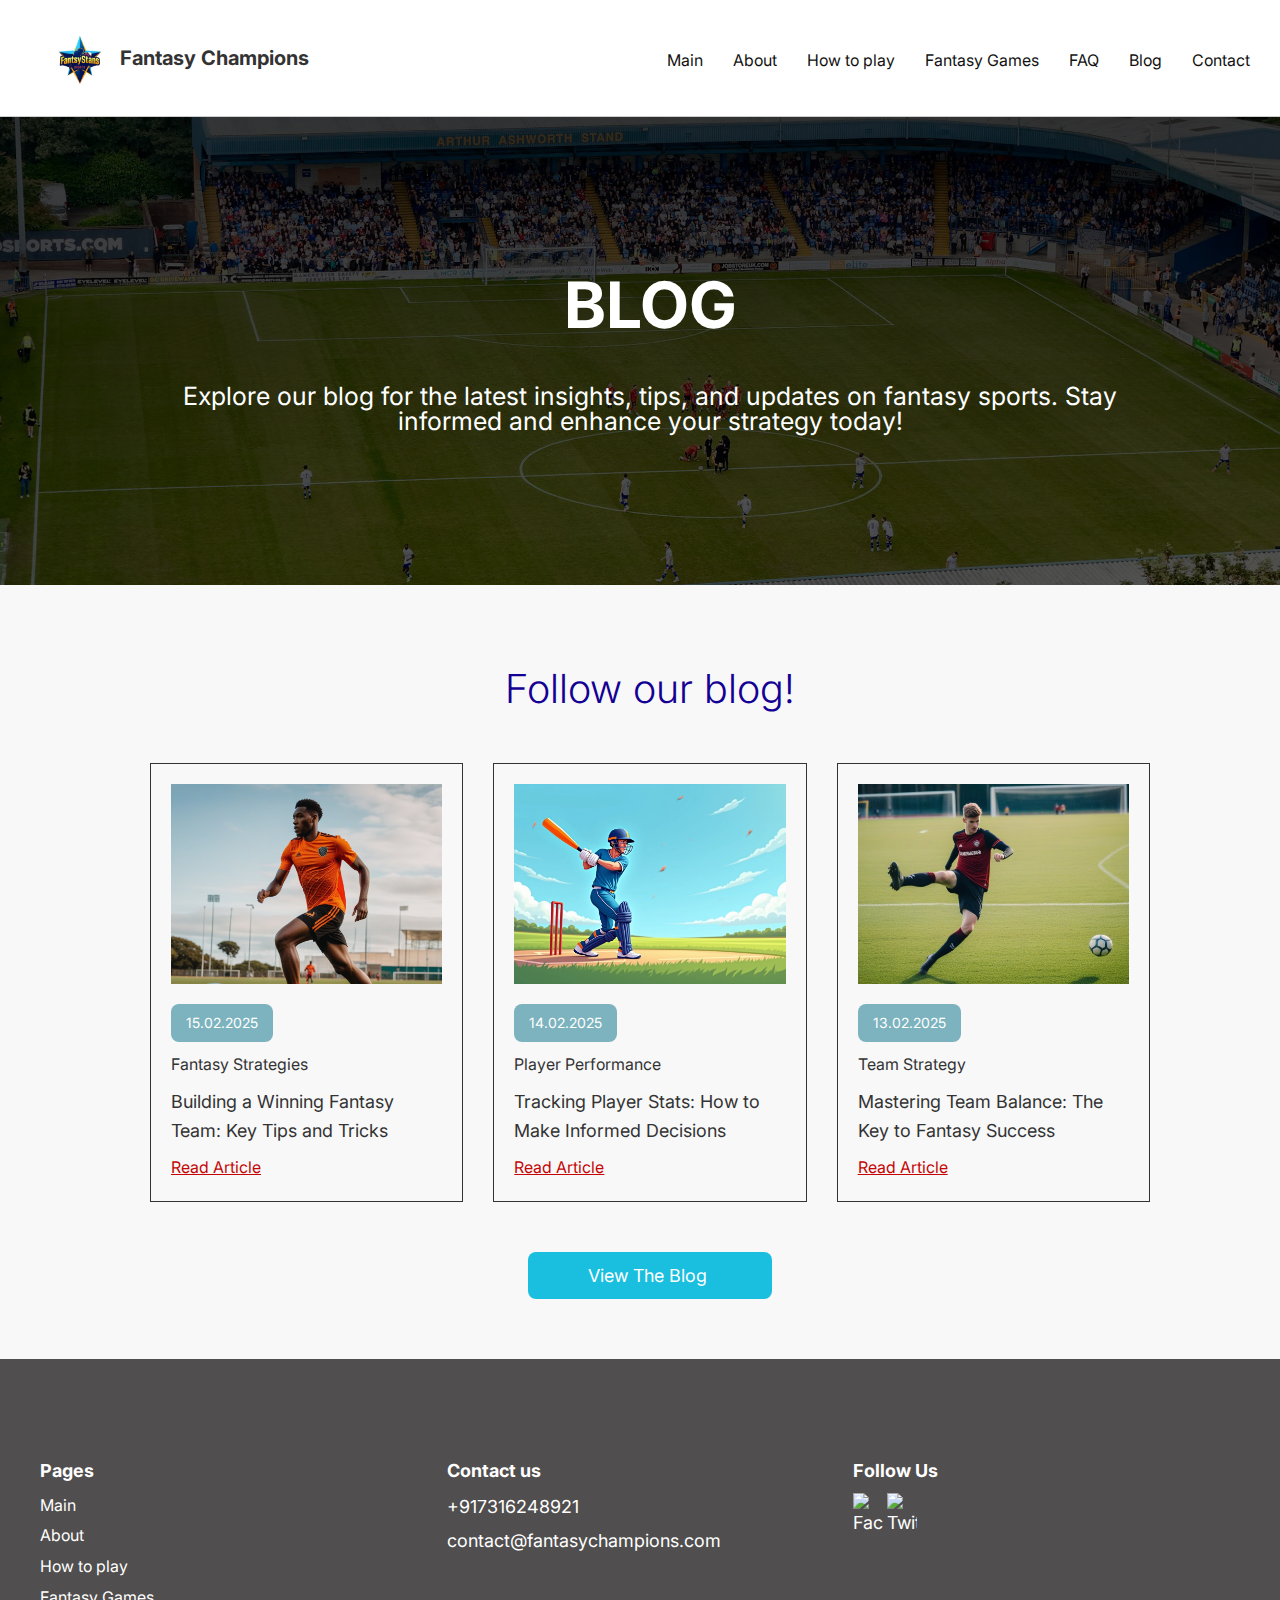
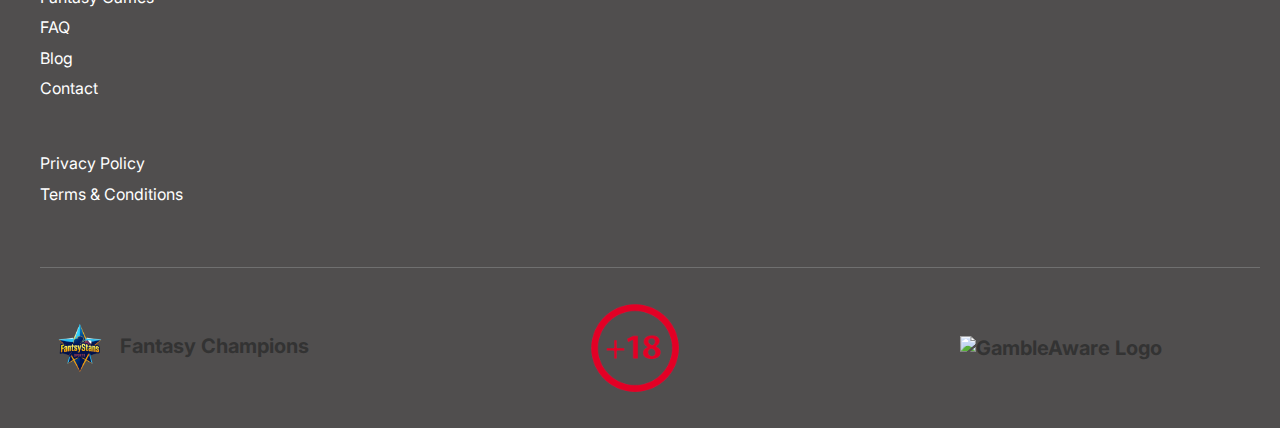
==== commit b58e5f79: "добавляет стили" ====
--- a/blog.html
+++ b/blog.html
@@ -132,124 +132,72 @@
             <div class="w-dyn-list animation">
               <div class="blog-list w-dyn-items">
                 <div class="w-dyn-item">
-                  <a href="contacts.html" class="blog-card w-inline-block">
-                    <div class="blog-thumb">
-                      <img
-                        src="images/blog-1.jpg"
-                        alt="Strategy & Tips"
-                        class="cover-image"
-                      />
-                      <div class="date-text">February 17, 2025</div>
+                  <div class="blog-thumb">
+                    <img
+                      src="images/blog-1.jpg"
+                      alt="Fantasy Strategies"
+                      class="cover-image"
+                    />
+                    <div class="blog-content">
+                      <div class="date-text">15.02.2025</div>
+                      <div>Fantasy Strategies</div>
+                      <div class="body-large color-primary">
+                        Building a Winning Fantasy Team: Key Tips and Tricks
+                      </div>
+                      <a href="contacts.html" class="read-article-link"
+                        >Read Article</a
+                      >
                     </div>
+                  </div>
+                </div>
+
+                <div class="w-dyn-item">
+                  <div class="blog-thumb">
+                    <img
+                      src="images/blog-2.jpg"
+                      alt="Player Performance"
+                      class="cover-image"
+                    />
                     <div class="blog-content">
-                      <div>Strategy & Tips</div>
+                      <div class="date-text">14.02.2025</div>
+                      <div>Player Performance</div>
                       <div class="body-large color-primary">
-                        How to Choose the Best Players for Your Team
+                        Tracking Player Stats: How to Make Informed Decisions
                       </div>
-                      <div class="d-none">Review</div>
+                      <a href="contacts.html" class="read-article-link"
+                        >Read Article</a
+                      >
                     </div>
-                  </a>
-                  <a href="contacts.html" class="read-article-link"
-                    >Get article</a
-                  >
-                </div>
+                  </div>
+                </div>
+
                 <div class="w-dyn-item">
-                  <a href="contacts.html" class="blog-card w-inline-block">
-                    <div class="blog-thumb">
-                      <img
-                        src="images/blog-2.jpg"
-                        alt="Game Tactics"
-                        class="cover-image"
-                      />
-                      <div class="date-text">February 16, 2025</div>
+                  <div class="blog-thumb">
+                    <img
+                      src="images/blog-3.jpg"
+                      alt="Team Strategy"
+                      class="cover-image"
+                    />
+                    <div class="blog-content">
+                      <div class="date-text">13.02.2025</div>
+                      <div>Team Strategy</div>
+                      <div class="body-large color-primary">
+                        Mastering Team Balance: The Key to Fantasy Success
+                      </div>
+                      <a href="contacts.html" class="read-article-link"
+                        >Read Article</a
+                      >
                     </div>
-                    <div class="blog-content">
-                      <div>Game Tactics</div>
-                      <div class="body-large color-primary">
-                        Fantasy Game Strategies: How to Build a Winning Team
-                      </div>
-                      <div class="d-none">Review</div>
-                    </div>
-                  </a>
-                  <a href="contacts.html" class="read-article-link"
-                    >Get article</a
-                  >
-                </div>
-                <div class="w-dyn-item">
-                  <a href="contacts.html" class="blog-card w-inline-block">
-                    <div class="blog-thumb">
-                      <img
-                        src="images/blog-3.jpg"
-                        alt="Team Analysis"
-                        class="cover-image"
-                      />
-                      <div class="date-text">February 15, 2025</div>
-                    </div>
-                    <div class="blog-content">
-                      <div>Team Analysis</div>
-                      <div class="body-large color-primary">
-                        Best Teams of the Season: A Tactical Overview
-                      </div>
-                      <div class="d-none">Review</div>
-                    </div>
-                  </a>
-                  <a href="contacts.html" class="read-article-link"
-                    >Get article</a
-                  >
-                </div>
-
-                <div class="w-dyn-item">
-                  <a href="contacts.html" class="blog-card w-inline-block">
-                    <div class="blog-thumb">
-                      <img
-                        src="images/blog-4.jpg"
-                        alt="Game Predictions"
-                        class="cover-image"
-                      />
-                      <div class="date-text">February 10, 2025</div>
-                    </div>
-                    <div class="blog-content">
-                      <div>Predictions</div>
-                      <div class="body-large color-primary">
-                        Expert Picks: Predictions for This Week’s Games
-                      </div>
-                      <div class="d-none">Preview</div>
-                    </div>
-                  </a>
-                  <a href="contacts.html" class="read-article-link"
-                    >Get article</a
-                  >
-                </div>
-                <div class="w-dyn-item">
-                  <a href="contacts.html" class="blog-card w-inline-block">
-                    <div class="blog-thumb">
-                      <img
-                        src="images/blog-5.jpg"
-                        alt="Breakout Players"
-                        class="cover-image"
-                      />
-                      <div class="date-text">February 22, 2025</div>
-                    </div>
-                    <div class="blog-content">
-                      <div>Player Spotlight</div>
-                      <div class="body-large color-primary">
-                        Rising Stars: Breakout Players to Watch This Season
-                      </div>
-                      <div class="d-none">Analysis</div>
-                    </div>
-                  </a>
-                  <a href="contacts.html" class="read-article-link"
-                    >Get article</a
-                  >
+                  </div>
                 </div>
               </div>
 
               <div class="w-pagination-wrapper pagination">
                 <a
                   data-wf--primary-button--variant="no-border"
-                  href="contacts.html"
+                  href="blog.html"
                   class="primary-button bubbly-button w-variant-92c17b19-ee94-0c42-94f4-ca9187bd3540 w-inline-block"
-                  ><div>Download app</div>
+                  ><div>View the blog</div>
                 </a>
               </div>
             </div>
--- a/styles/styles.css
+++ b/styles/styles.css
@@ -923,6 +923,14 @@
             color: #333;
         }
     }
+
+    .team-content {
+        img {
+            width: 100px;
+            height: 100px;
+        }
+
+    }
 }
 
 .about-image {
@@ -1147,6 +1155,7 @@
     grid-template-columns: 1fr 1fr 1fr;
     grid-auto-columns: 1fr;
     display: grid;
+    max-width: 1000px;
 }
 
 .pagination {
@@ -1170,6 +1179,8 @@
     flex-flow: column;
     text-decoration: none;
     display: flex;
+    height: 200px;
+    margin-bottom: 20px;
 }
 
 .blog-thumb {
@@ -1181,6 +1192,12 @@
     justify-content: space-between;
     padding: 20px;
     border: 1px solid #333;
+
+    img {
+        max-height: 200px;
+        object-position: top;
+        margin-bottom: 20px;
+    }
 }
 
 .blog-content {
@@ -1203,6 +1220,8 @@
     font-size: 14px;
     line-height: 130%;
     inset: auto auto 10px 10px;
+    max-width: fit-content;
+    color: #fff;
 }
 
 .review-wrap {
@@ -1697,6 +1716,13 @@
     & .w-dyn-item {
         max-width: 600px;
     }
+
+    & .team-content {
+        img {
+            width: 100px;
+        }
+
+    }
 }
 
 
@@ -1762,12 +1788,18 @@
     position: relative;
     z-index: 1;
     margin-bottom: 20px;
-    color: #fff;
+    color: #333;
     align-items: center;
     text-align: center;
+    padding: 20px;
 
     h5 {
-        color: #fff;
+        color: #333;
+    }
+
+    img {
+        border-radius: 50%;
+        width: 230px;
     }
 }
 
@@ -1835,39 +1867,11 @@
     max-width: 1000px;
     box-shadow: 0px 5px 10px 2px rgba(34, 60, 80, 0.2);
     flex-direction: column;
-
-}
-
-.team-1 {
-    background-image: linear-gradient(#0000001c, #00000069), url("../images/team-2.jpg");
-    background-position: 0 0, 50%;
-    background-repeat: repeat, no-repeat;
-    background-size: auto, cover;
-    border-radius: 10px;
-}
-
-.team-2 {
-    background-image: linear-gradient(#0000001c, #00000069), url("../images/team-1.jpg");
-    background-position: 0 0, 50%;
-    background-repeat: repeat, no-repeat;
-    background-size: auto, cover;
-    border-radius: 10px;
-}
-
-.team-3 {
-    background-image: linear-gradient(#0000001c, #00000069), url("../images/team-3.jpg");
-    background-position: 0 0, 50%;
-    background-repeat: repeat, no-repeat;
-    background-size: auto, cover;
-    border-radius: 10px;
-}
-
-.team-4 {
-    background-image: linear-gradient(#0000001c, #00000069), url("../images/team-4.jpg");
-    background-position: 0 0, 50%;
-    background-repeat: repeat, no-repeat;
-    background-size: auto, cover;
-}
+    align-items: center;
+    row-gap: 20px;
+
+}
+
 
 .about-card {
     min-height: 400px;
@@ -1888,26 +1892,33 @@
 }
 
 
+
 .service-icon {
-    width: 80px;
-    min-width: 80px;
-    height: 80px;
+    width: 100px;
+    min-width: 100px;
+    height: 100px;
 }
 
 .service-content {
     grid-row-gap: 10px;
     flex-flow: column;
     display: flex;
+    text-align: center;
 
     &.active {
         animation: right 0.3s;
         transition: 0.3s;
     }
 
-    h5,
     p {
         color: #333;
     }
+
+    h5 {
+        color: #095c9b;
+        font-weight: 500;
+    }
+
 }
 
 .w-dyn-item {
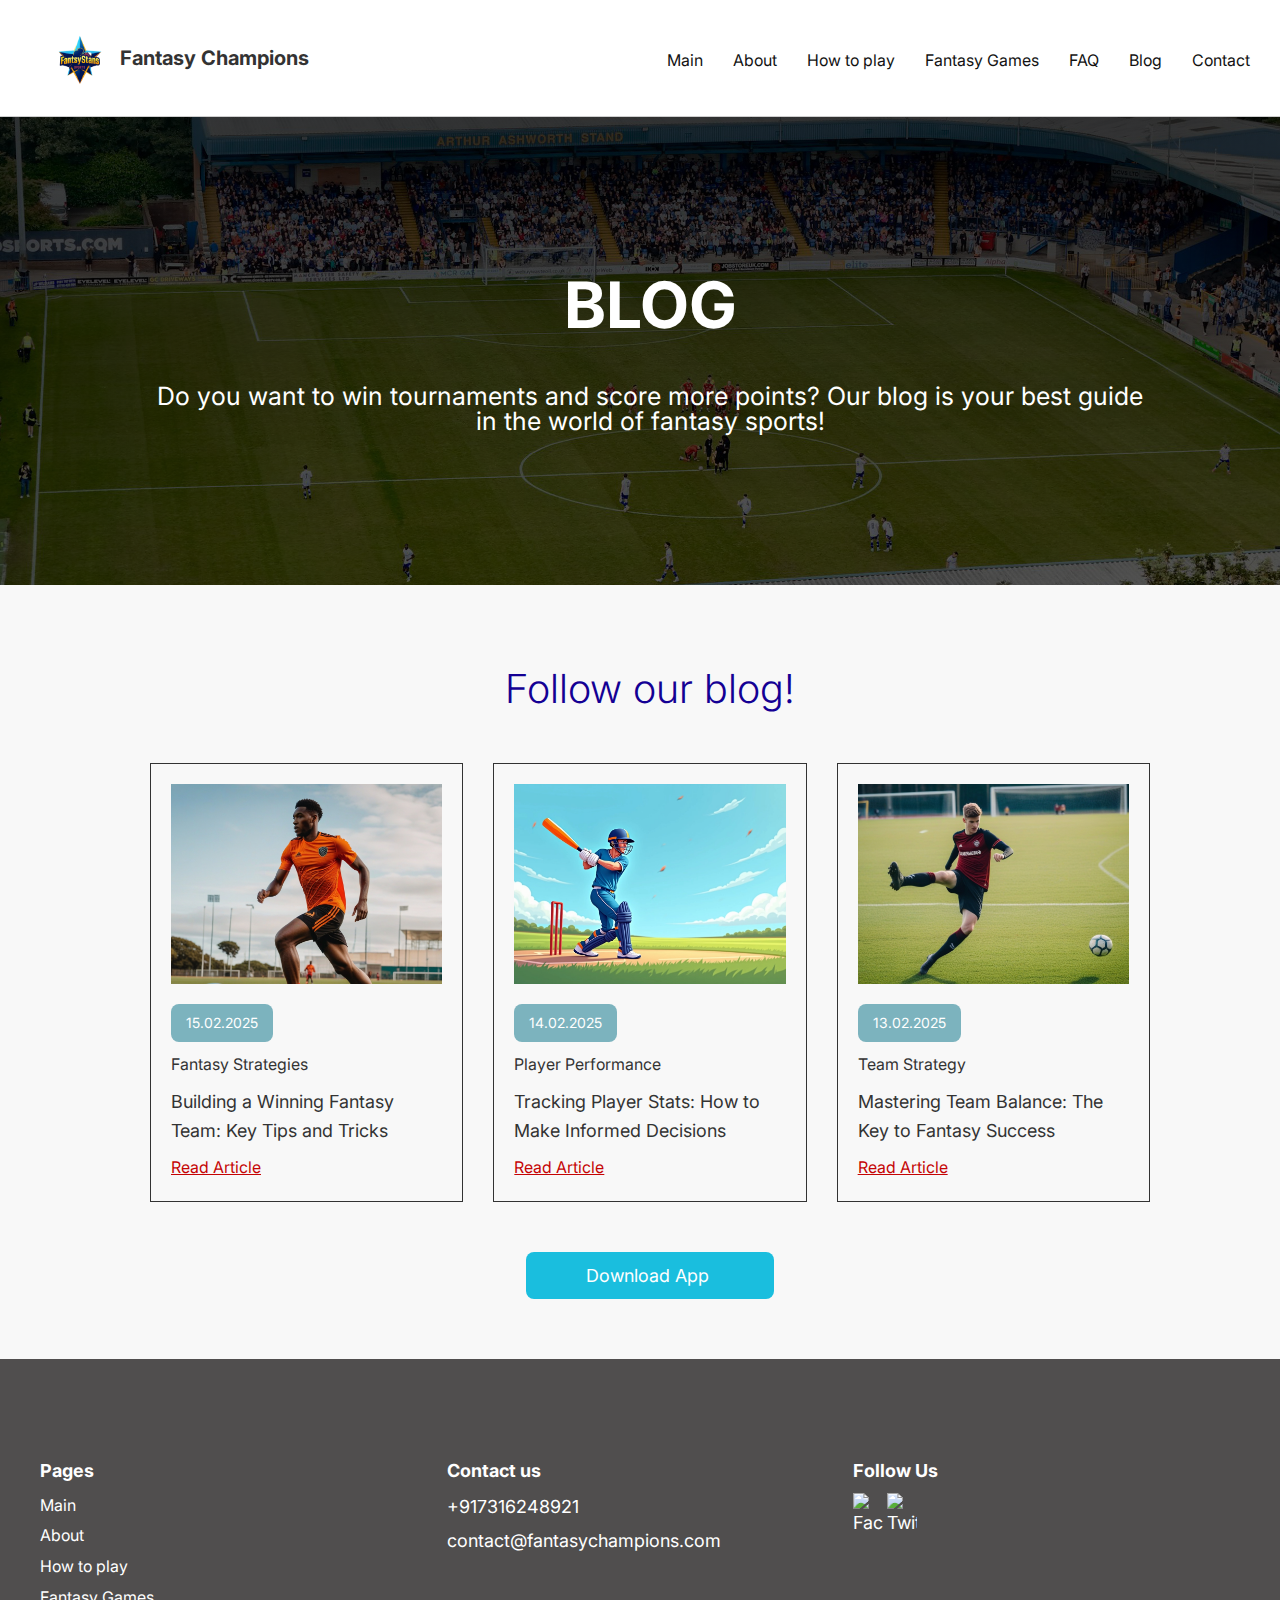
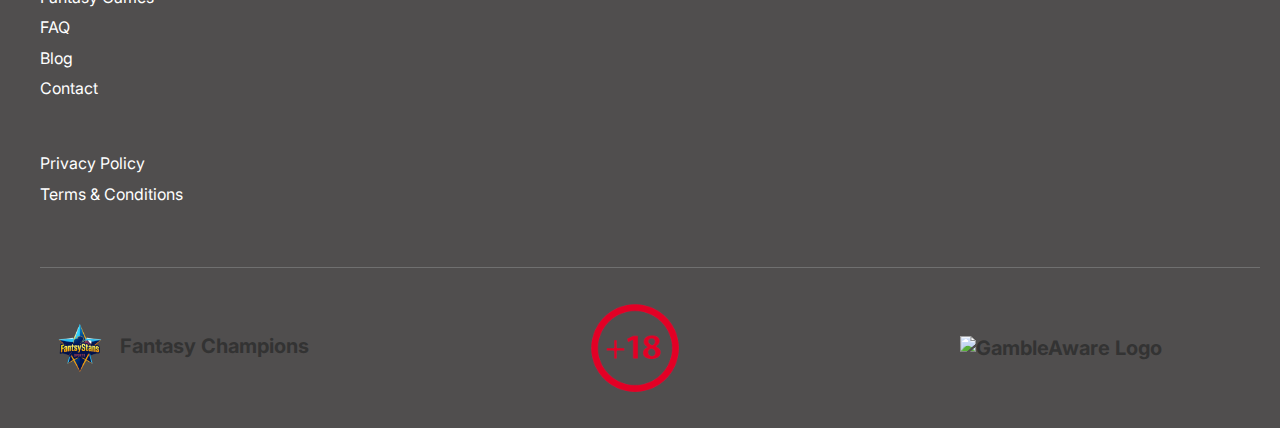
==== commit 7d182df7: "добавляет js" ====
--- a/blog.html
+++ b/blog.html
@@ -113,8 +113,8 @@
                 class="animation"
                 id="w-node-_25d306bc-a795-6c64-8971-5ba4c5dc8071-80237f14 hero-text"
               >
-                Explore our blog for the latest insights, tips, and updates on
-                fantasy sports. Stay informed and enhance your strategy today!
+                Do you want to win tournaments and score more points? Our blog
+                is your best guide in the world of fantasy sports!
               </p>
             </div>
           </div>
@@ -144,7 +144,7 @@
                       <div class="body-large color-primary">
                         Building a Winning Fantasy Team: Key Tips and Tricks
                       </div>
-                      <a href="contacts.html" class="read-article-link"
+                      <a href="index.html#contact" class="read-article-link"
                         >Read Article</a
                       >
                     </div>
@@ -164,7 +164,7 @@
                       <div class="body-large color-primary">
                         Tracking Player Stats: How to Make Informed Decisions
                       </div>
-                      <a href="contacts.html" class="read-article-link"
+                      <a href="index.html#contact" class="read-article-link"
                         >Read Article</a
                       >
                     </div>
@@ -184,7 +184,7 @@
                       <div class="body-large color-primary">
                         Mastering Team Balance: The Key to Fantasy Success
                       </div>
-                      <a href="contacts.html" class="read-article-link"
+                      <a href="index.html#contact" class="read-article-link"
                         >Read Article</a
                       >
                     </div>
@@ -195,9 +195,9 @@
               <div class="w-pagination-wrapper pagination">
                 <a
                   data-wf--primary-button--variant="no-border"
-                  href="blog.html"
+                  href="index.html#contact"
                   class="primary-button bubbly-button w-variant-92c17b19-ee94-0c42-94f4-ca9187bd3540 w-inline-block"
-                  ><div>View the blog</div>
+                  ><div>Download app</div>
                 </a>
               </div>
             </div>
--- a/styles/styles.css
+++ b/styles/styles.css
@@ -705,6 +705,7 @@
     border-radius: 8px;
     padding: 5px 10px;
     transition: background-color .3s;
+    background-color: transparent;
 }
 
 
@@ -1436,7 +1437,7 @@
 .faq-icon {
     width: 18px;
     height: 18px;
-    transform: rotate(90deg);
+
 }
 
 .faq {
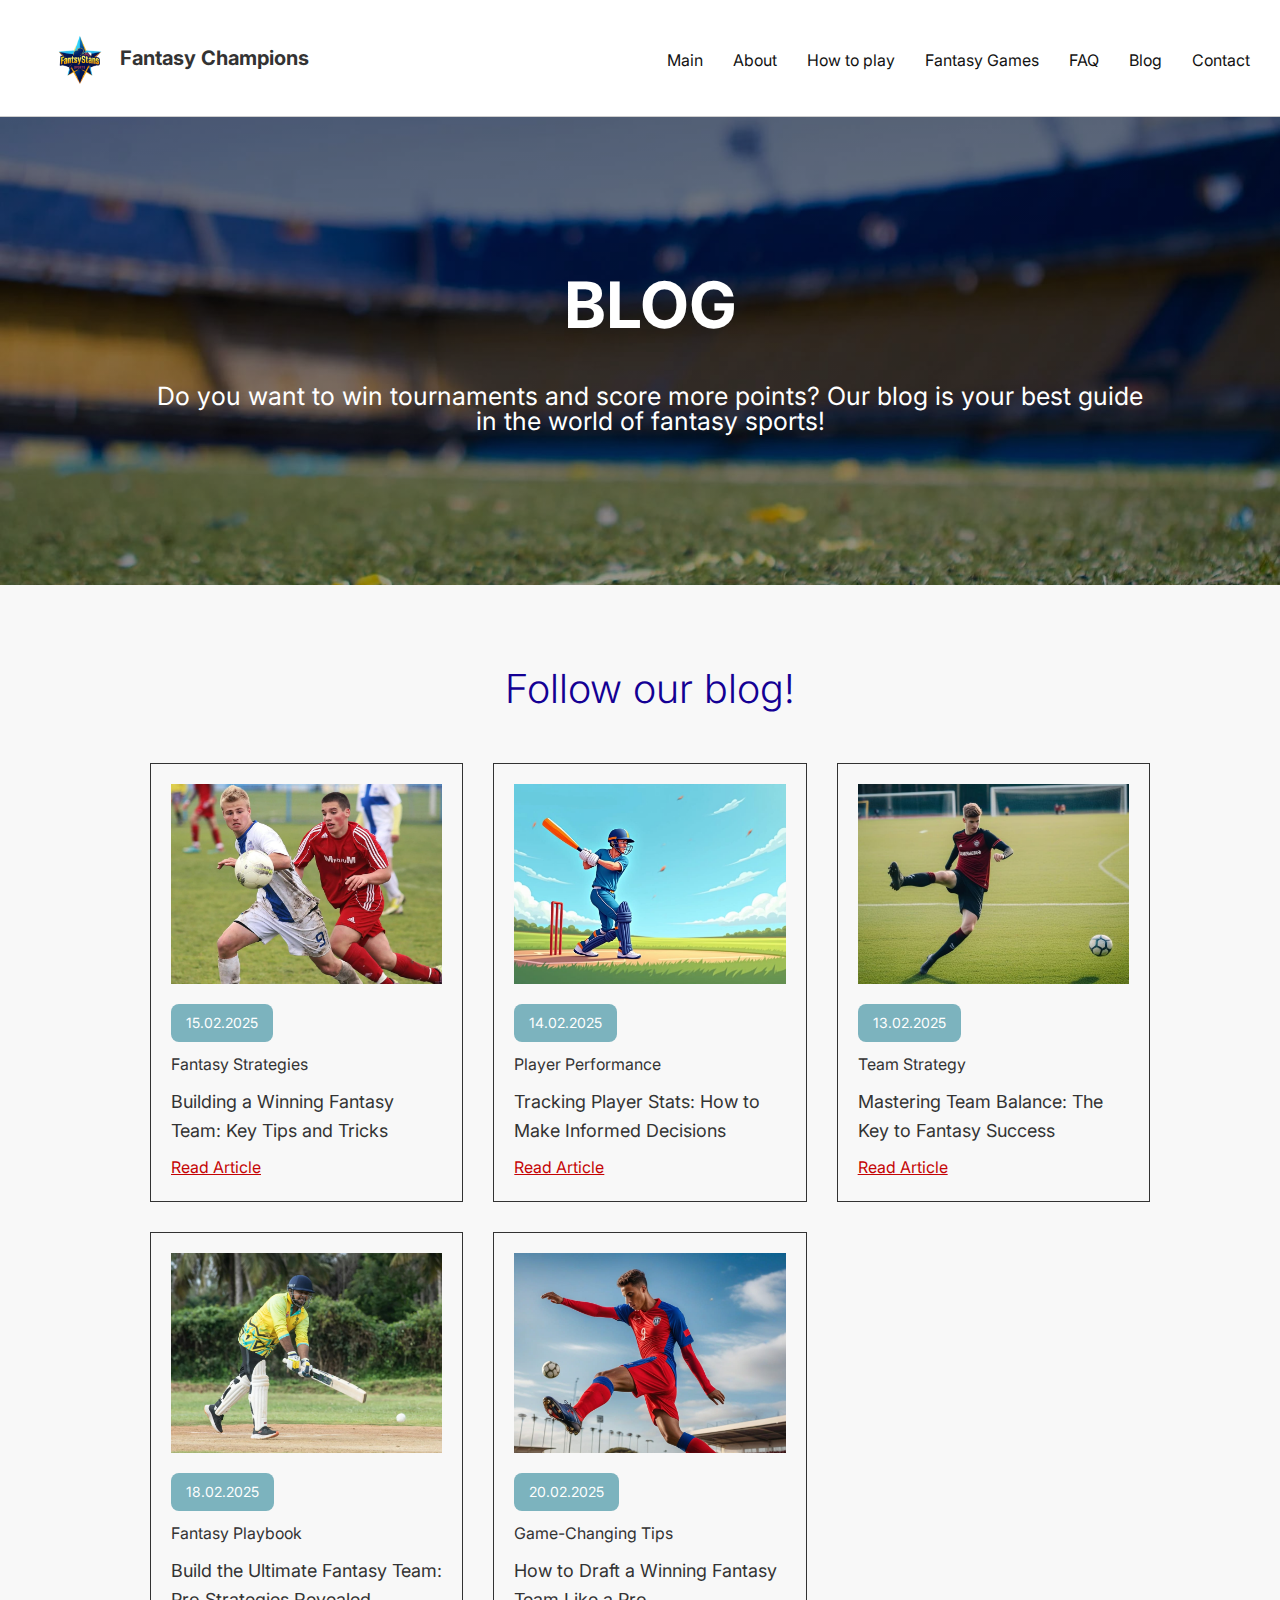
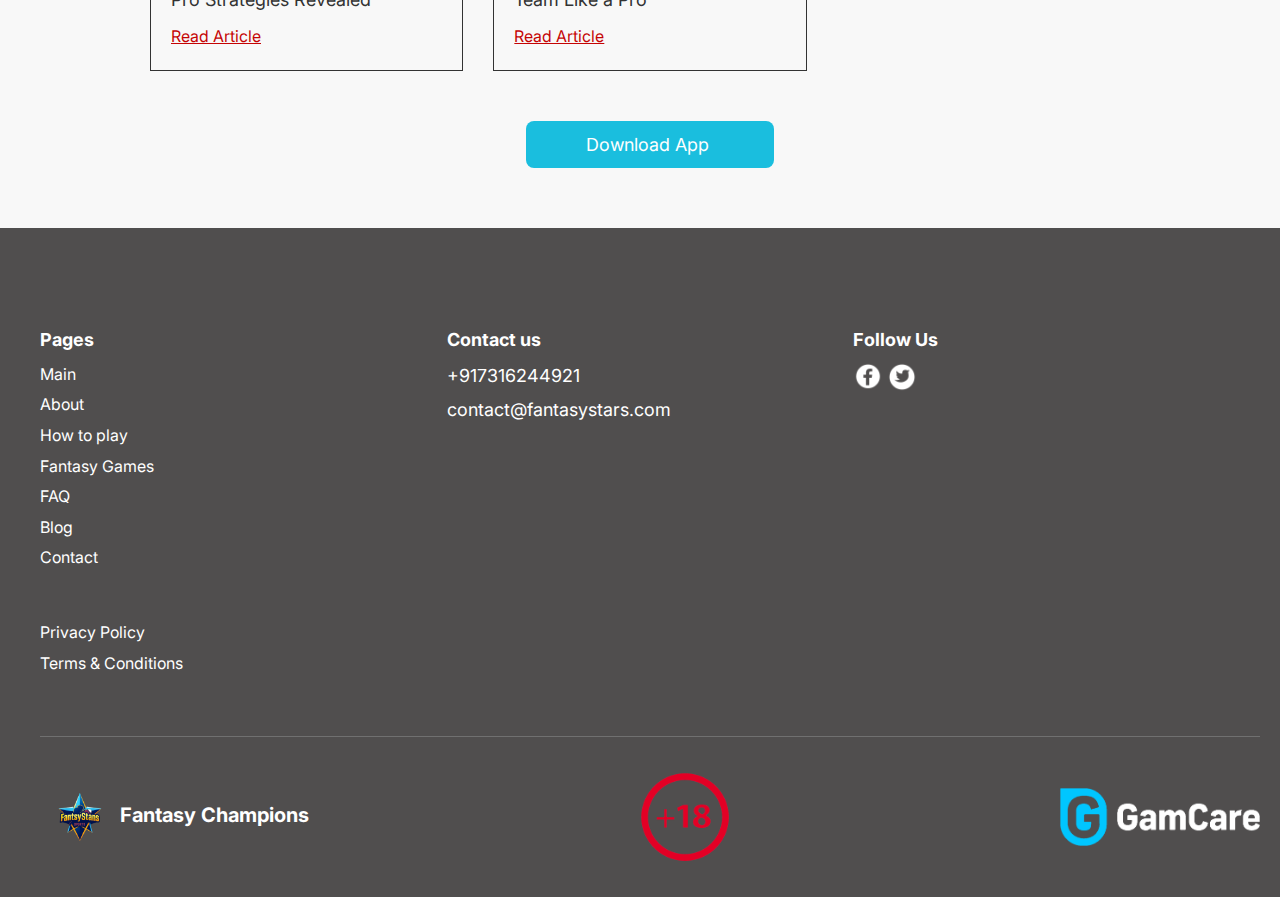
==== commit e9c6d754: "конвертирует картинки" ====
--- a/blog.html
+++ b/blog.html
@@ -45,19 +45,19 @@
                     class="nav-link w-variant-388ec9d6-4e1e-759a-c3c4-06c8935714dd w-nav-link"
                     >Main</a
                   ><a
-                    href="about.html"
+                    href="index.html#about"
                     class="nav-link w-variant-388ec9d6-4e1e-759a-c3c4-06c8935714dd w-nav-link"
                     >About</a
                   ><a
-                    href="play.html"
+                    href="index.html#play"
                     class="nav-link w-variant-388ec9d6-4e1e-759a-c3c4-06c8935714dd w-nav-link"
                     >How to play</a
                   ><a
-                    href="fantasy.html"
+                    href="index.html#fantasy"
                     class="nav-link w-variant-388ec9d6-4e1e-759a-c3c4-06c8935714dd w-nav-link"
                     >Fantasy Games</a
                   ><a
-                    href="faq.html"
+                    href="index.html#faq"
                     class="nav-link w-variant-388ec9d6-4e1e-759a-c3c4-06c8935714dd w-nav-link"
                     >FAQ</a
                   >
@@ -67,7 +67,7 @@
                     >Blog</a
                   >
                   <a
-                    href="contacts.html"
+                    href="index.html#contact"
                     class="nav-link w-variant-388ec9d6-4e1e-759a-c3c4-06c8935714dd w-nav-link"
                     >Contact</a
                   >
@@ -190,6 +190,46 @@
                     </div>
                   </div>
                 </div>
+
+                <div class="w-dyn-item">
+                  <div class="blog-thumb">
+                    <img
+                      src="images/blog-4.jpg"
+                      alt="Fantasy Playbook"
+                      class="cover-image"
+                    />
+                    <div class="blog-content">
+                      <div class="date-text">18.02.2025</div>
+                      <div>Fantasy Playbook</div>
+                      <div class="body-large color-primary">
+                        Build the Ultimate Fantasy Team: Pro Strategies Revealed
+                      </div>
+                      <a href="index.html#contact" class="read-article-link"
+                        >Read Article</a
+                      >
+                    </div>
+                  </div>
+                </div>
+
+                <div class="w-dyn-item">
+                  <div class="blog-thumb">
+                    <img
+                      src="images/blog-5.jpg"
+                      alt="Game-Changing Tips"
+                      class="cover-image"
+                    />
+                    <div class="blog-content">
+                      <div class="date-text">20.02.2025</div>
+                      <div>Game-Changing Tips</div>
+                      <div class="body-large color-primary">
+                        How to Draft a Winning Fantasy Team Like a Pro
+                      </div>
+                      <a href="index.html#contact" class="read-article-link"
+                        >Read Article</a
+                      >
+                    </div>
+                  </div>
+                </div>
               </div>
 
               <div class="w-pagination-wrapper pagination">
@@ -217,12 +257,14 @@
                 >
                   <div class="footer-head">Pages</div>
                   <a href="index.html" class="footer-link">Main</a
-                  ><a href="about.html" class="footer-link">About</a
-                  ><a href="play.html" class="footer-link">How to play</a
-                  ><a href="fantasy.html" class="footer-link">Fantasy Games</a>
-                  <a href="faq.html" class="footer-link">FAQ</a>
+                  ><a href="index.html#about" class="footer-link">About</a
+                  ><a href="index.html#play" class="footer-link">How to play</a
+                  ><a href="index.html#fantasy" class="footer-link"
+                    >Fantasy Games</a
+                  >
+                  <a href="index.html#faq" class="footer-link">FAQ</a>
                   <a href="blog.html" class="footer-link"> Blog</a>
-                  <a href="contacts.html" class="footer-link">Contact</a>
+                  <a href="index.html#contact" class="footer-link">Contact</a>
                 </div>
 
                 <div
@@ -230,13 +272,11 @@
                   class="footer-inner"
                 >
                   <div class="footer-head">Contact us</div>
-                  <a href="tel:+917316248921" class="bottom-link"
-                    >+917316248921</a
-                  >
-                  <a
-                    href="mailto:contact@fantasychampions.com"
-                    class="bottom-link"
-                    >contact@fantasychampions.com</a
+                  <a href="tel:+917316244921" class="bottom-link"
+                    >+917316244921</a
+                  >
+                  <a href="mailto:contact@fantasystars.com" class="bottom-link"
+                    >contact@fantasystars.com</a
                   >
                 </div>
                 <div
@@ -276,7 +316,7 @@
             <a
               href="index.html"
               aria-current="page"
-              class="brand w-nav-brand w--current"
+              class="brand w-nav-brand w--current logo-footer-main"
               ><img class="logo" src="images/logo.png" alt="Logotype" />Fantasy
               Champions</a
             >
@@ -286,13 +326,13 @@
               alt="age restrictions 18+"
             />
             <a
-              href="https://www.gambleaware.org/"
+              href="https://www.gamcare.org.uk/"
               aria-current="page"
               class="brand w-nav-brand w--current"
               ><img
                 class="logo-footer"
-                src="images/gameble.png"
-                alt="GambleAware Logo"
+                src="images/gamcare.png"
+                alt="gamcare Logo"
             /></a>
           </div>
         </div>
--- a/styles/styles.css
+++ b/styles/styles.css
@@ -360,20 +360,20 @@
 .dop-style {
     padding: 150px 80px;
     padding-bottom: 50px;
-    text-align: center;
+    text-align: left;
     font-family: 'Inter';
     margin: 0 auto;
-    max-width: 1200px;
+    max-width: 1000px;
 
     h1 {
-        margin-bottom: 80px;
+        margin-bottom: 50px;
         line-height: 150%;
         font-size: 30px;
         color: #333;
     }
 
     h2 {
-        margin-bottom: 40px;
+        margin-bottom: 20px;
         line-height: 150%;
         font-size: 25px;
         color: #333;
@@ -1606,7 +1606,12 @@
 }
 
 .logo-footer {
-    width: 300px;
+    max-width: 200px;
+}
+
+.logo-footer-main {
+    max-width: 300px;
+    color: #fff;
 }
 
 .form__agreement {
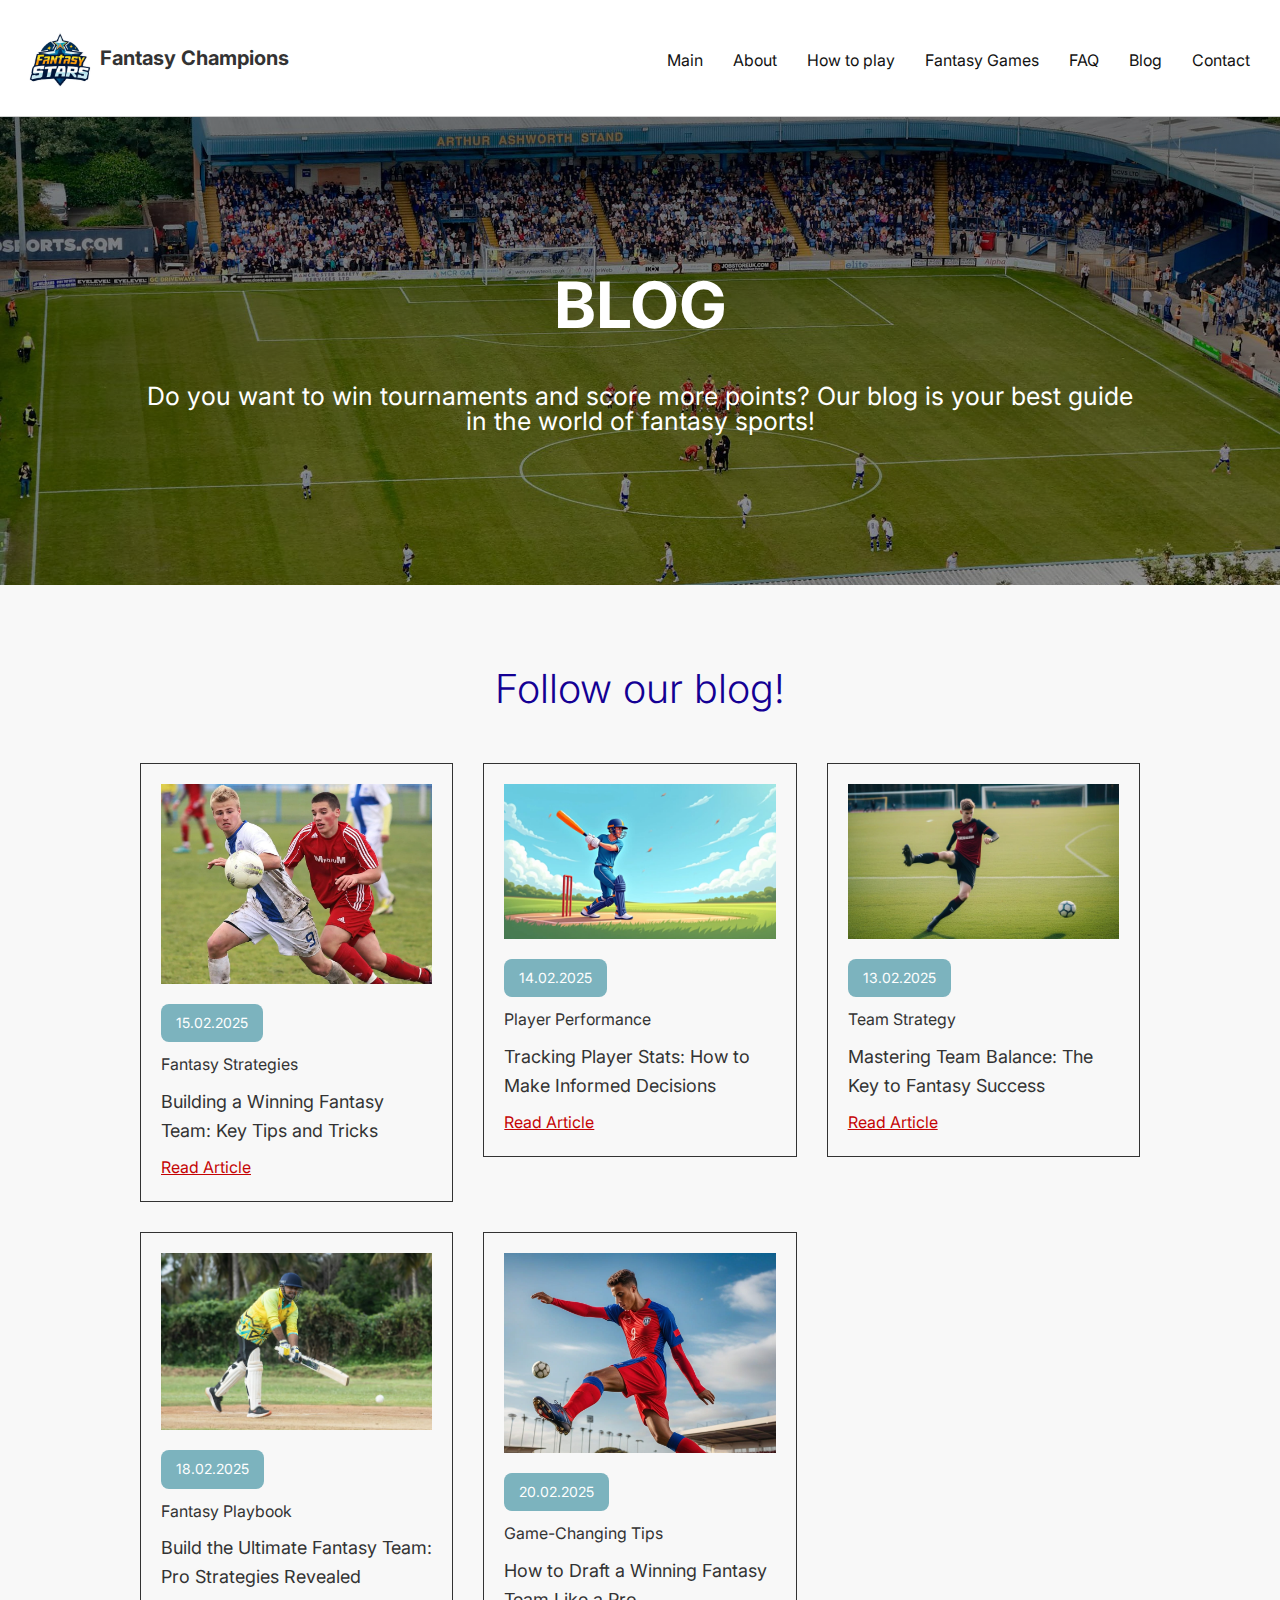
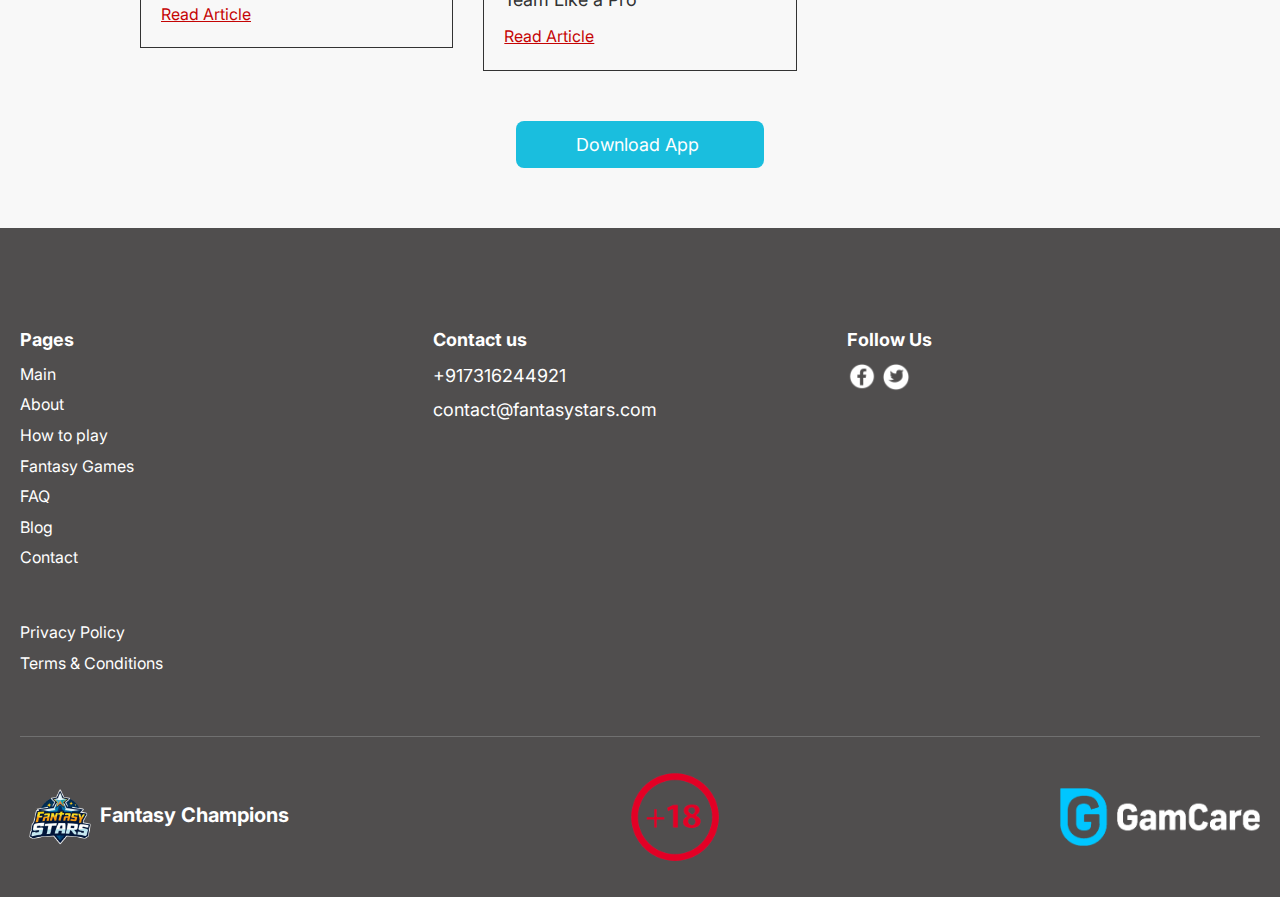
==== commit 155d1ec8: "конвертирует картинки" ====
--- a/blog.html
+++ b/blog.html
@@ -4,10 +4,10 @@
     <meta charset="UTF-8" />
     <meta name="viewport" content="width=device-width, initial-scale=1.0" />
     <link rel="icon" type="image/png" href="images/favicon.png" />
-    <title>Fantasy Champions Blog - News, Tips, and Updates</title>
+    <title>Fantasy Stars Blog - Insights, Strategies, and News</title>
     <meta
       name="description"
-      content="Stay updated with the latest news, tips, and strategies from Fantasy Champions. Explore our blog for expert insights, game updates, and the best advice to elevate your gaming experience."
+      content="Stay ahead with the Fantasy Stars Blog – your go-to source for expert strategies, game insights, and the latest updates. Explore tips, guides, and community highlights today!"
     />
     <link rel="stylesheet" href="styles/styles.css" />
   </head>
@@ -285,13 +285,13 @@
                 >
                   <div class="footer-head">Follow Us</div>
                   <div class="">
-                    <a href="contacts.html" class="bottom-link"
+                    <a href="index.html#contact" class="bottom-link"
                       ><img
                         src="images/fb.png"
                         class="follow-link"
                         alt="Facebook"
                     /></a>
-                    <a href="contacts.html" class="bottom-link"
+                    <a href="index.html#contact" class="bottom-link"
                       ><img
                         src="images/tw.png"
                         class="follow-link"
--- a/styles/styles.css
+++ b/styles/styles.css
@@ -646,7 +646,7 @@
 .container {
     width: 100%;
     max-width: 1500px;
-    padding-left: 40px;
+    padding-left: 20px;
     padding-right: 20px;
 }
 
@@ -869,48 +869,6 @@
 .hero-section {
     padding-top: 50px;
     padding-bottom: 50px;
-
-    &.about-section {
-        background-image: linear-gradient(#00000086, #00000069), url("../images/about-bg.jpg");
-        background-position: 0 0, 50%;
-        background-repeat: repeat, no-repeat;
-        background-size: auto, cover;
-    }
-
-    &.play-section {
-        background-image: linear-gradient(#00000086, #00000069), url("../images/play-bg.jpg");
-        background-position: 0 0, 50%;
-        background-repeat: repeat, no-repeat;
-        background-size: auto, cover;
-    }
-
-    &.fantasy-section {
-        background-image: linear-gradient(#00000086, #00000069), url("../images/fantasy-bg.jpg");
-        background-position: 0 0, 50%;
-        background-repeat: repeat, no-repeat;
-        background-size: auto, cover;
-    }
-
-    &.faq-section {
-        background-image: linear-gradient(#00000086, #00000069), url("../images/faq-bg.jpg");
-        background-position: 0 0, 50%;
-        background-repeat: repeat, no-repeat;
-        background-size: auto, cover;
-    }
-
-    &.blog-section {
-        background-image: linear-gradient(#00000086, #00000069), url("../images/blog-bg.jpg");
-        background-position: 0 0, 50%;
-        background-repeat: repeat, no-repeat;
-        background-size: auto, cover;
-    }
-
-    &.contact-section {
-        background-image: linear-gradient(#00000086, #00000069), url("../images/contact-bg.jpg");
-        background-position: 0 0, 50%;
-        background-repeat: repeat, no-repeat;
-        background-size: auto, cover;
-    }
 }
 
 .index-work {
@@ -1107,7 +1065,6 @@
 .slide {
     min-width: 100%;
     box-sizing: border-box;
-    padding: 40px;
     border-radius: 10px;
     background-color: #fff;
     min-height: 250px;
@@ -1144,6 +1101,7 @@
     height: 100%;
     overflow: hidden;
 }
+
 
 #chatInput:focus-visible {
     border: 1px solid #000;
@@ -1185,7 +1143,7 @@
 }
 
 .blog-thumb {
-    aspect-ratio: 206 / 205;
+
     background-color: transparent;
     position: relative;
     display: flex;
@@ -1236,6 +1194,7 @@
     grid-row-gap: var(--mobile-spacing);
     flex-flow: column;
     width: 100%;
+    row-gap: 20px;
     max-width: 70%;
     margin: 0 auto;
     display: flex;
@@ -1726,6 +1685,7 @@
     & .team-content {
         img {
             width: 100px;
+            height: 100px;
         }
 
     }
@@ -2350,6 +2310,19 @@
         }
     }
 
+    .blog-list {
+        grid-template-columns: 1fr;
+        max-width: 90%;
+        margin: 0 auto;
+    }
+
+    .blog-thumb {
+        row-gap: 40px;
+
+        img {
+            margin-bottom: 0;
+        }
+    }
 
     .index-work {
         & .teams-list {
@@ -2467,6 +2440,7 @@
         padding-left: 20px;
         padding-right: 20px;
         padding-bottom: 0;
+        width: 100%;
     }
 
     .form {
@@ -2490,6 +2464,10 @@
         flex-flow: column;
     }
 
+    .service-list.col-1 {
+        grid-template-columns: 1fr;
+    }
+
     .service-left {
         grid-row-gap: var(--small-spacing);
     }
@@ -2544,10 +2522,6 @@
 
     .blog-card {
         grid-row-gap: 10px;
-    }
-
-    .review-slider {
-        padding-bottom: 50px;
     }
 
     .review-info {
@@ -2560,15 +2534,15 @@
 
     .right-arrow {
         bottom: 0;
-        left: 50%;
-        right: 50%;
+        left: 0;
+        right: 0;
         transform: translate(25px);
     }
 
     .left-arrow {
         bottom: 0;
-        left: 50%;
-        right: 50%;
+        left: 0;
+        right: 0;
         transform: translate(-25px);
     }
 
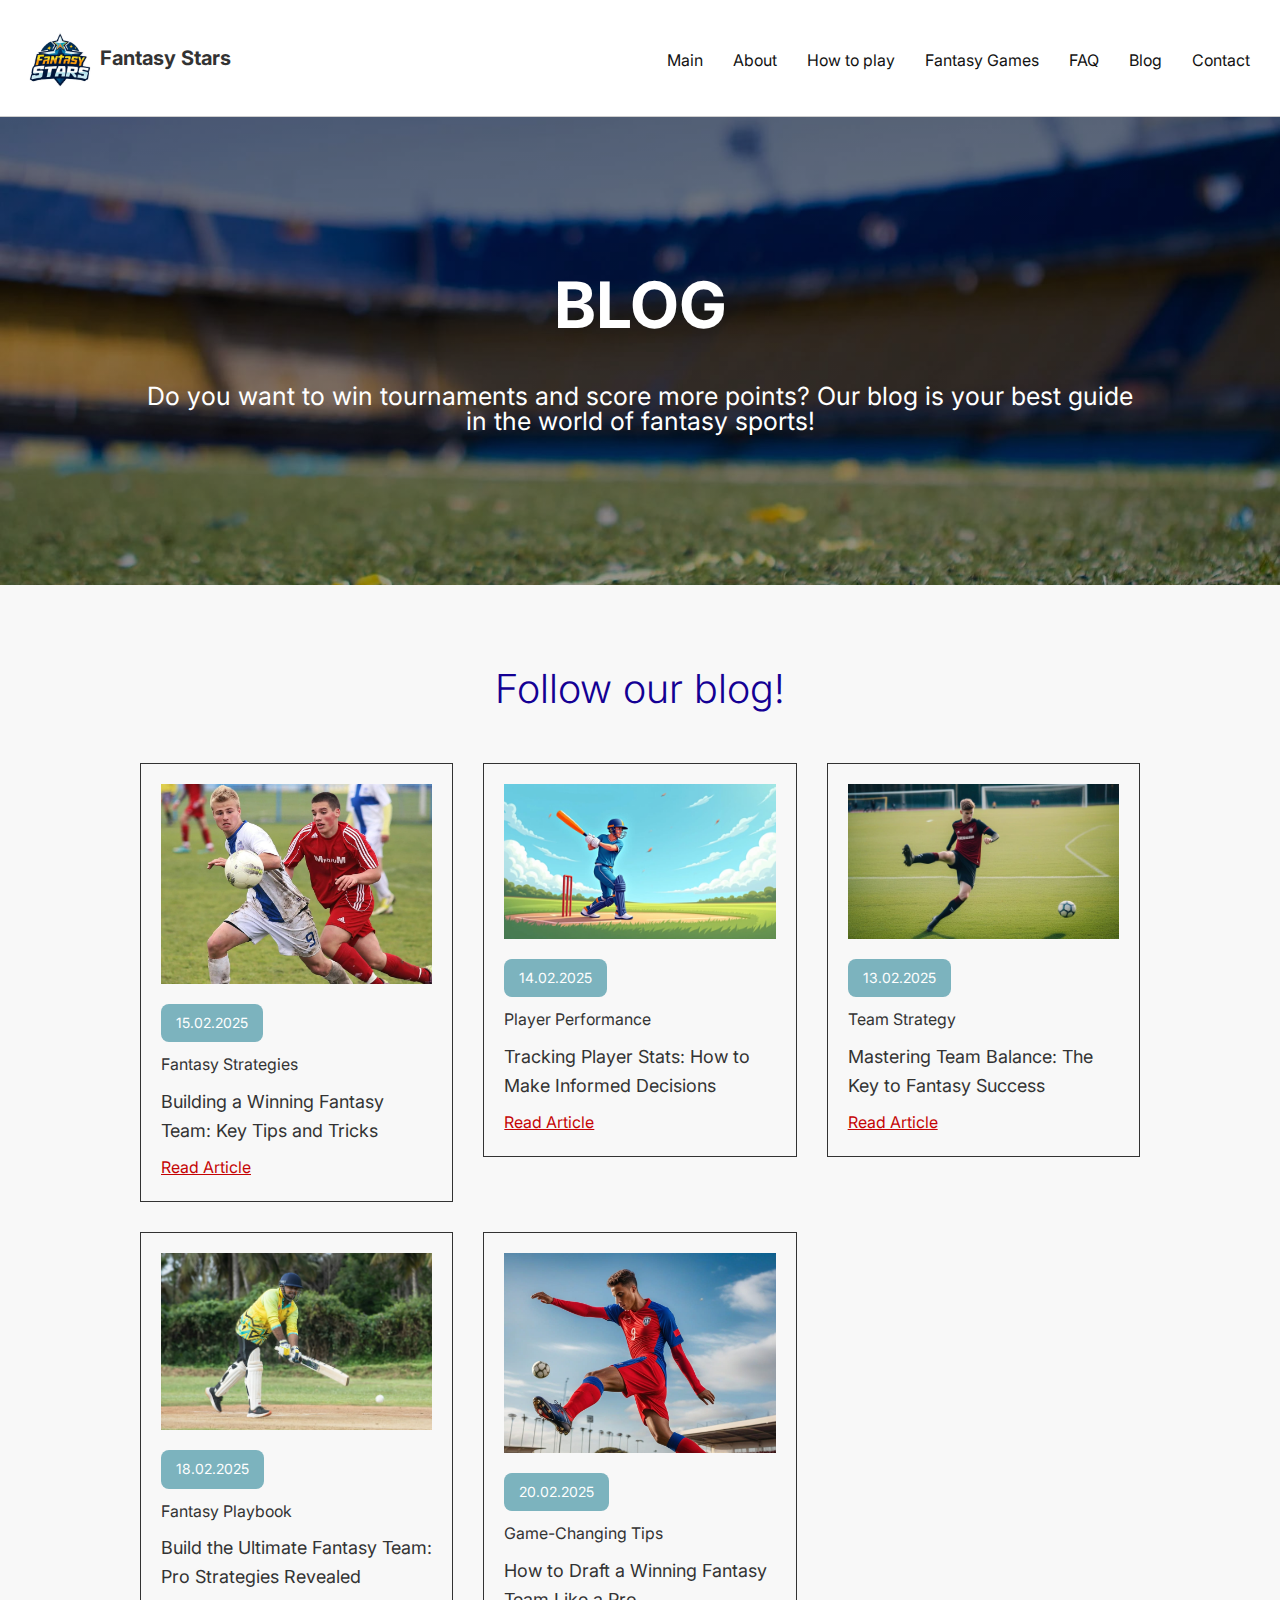
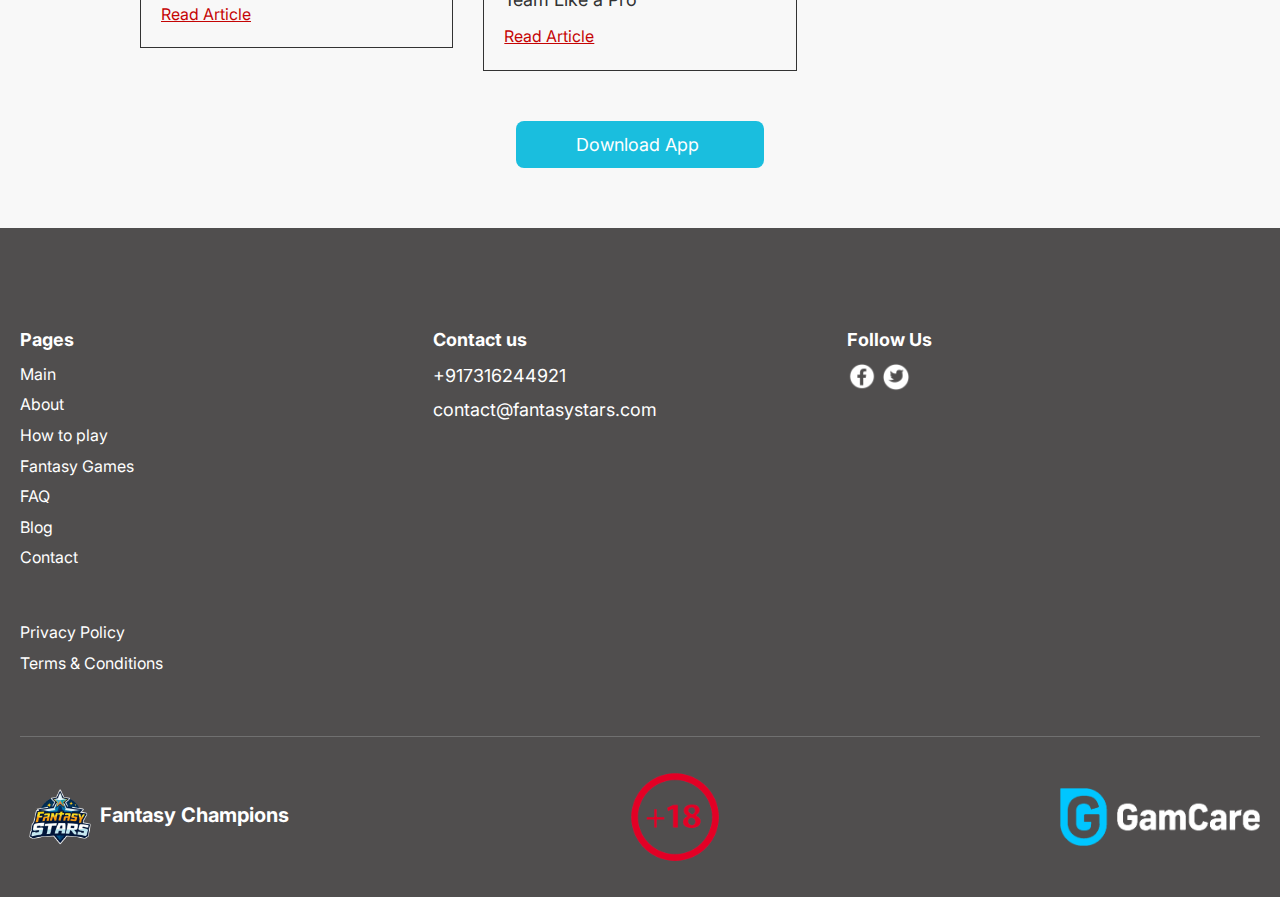
==== commit 3b51cf57: "изменяет скролл" ====
--- a/blog.html
+++ b/blog.html
@@ -34,7 +34,7 @@
                   class="logo"
                   src="images/logo.png"
                   alt="Logotype"
-                />Fantasy Champions</a
+                />Fantasy Stars</a
               >
               <nav
                 class="nav-menu w-variant-388ec9d6-4e1e-759a-c3c4-06c8935714dd w-nav-menu"
--- a/styles/styles.css
+++ b/styles/styles.css
@@ -869,6 +869,13 @@
 .hero-section {
     padding-top: 50px;
     padding-bottom: 50px;
+
+    &.blog-section {
+        background-image: linear-gradient(#00000086, #00000069), url("../images/blog-bg.jpg");
+        background-position: 0 0, 50%;
+        background-repeat: repeat, no-repeat;
+        background-size: auto, cover;
+    }
 }
 
 .index-work {
